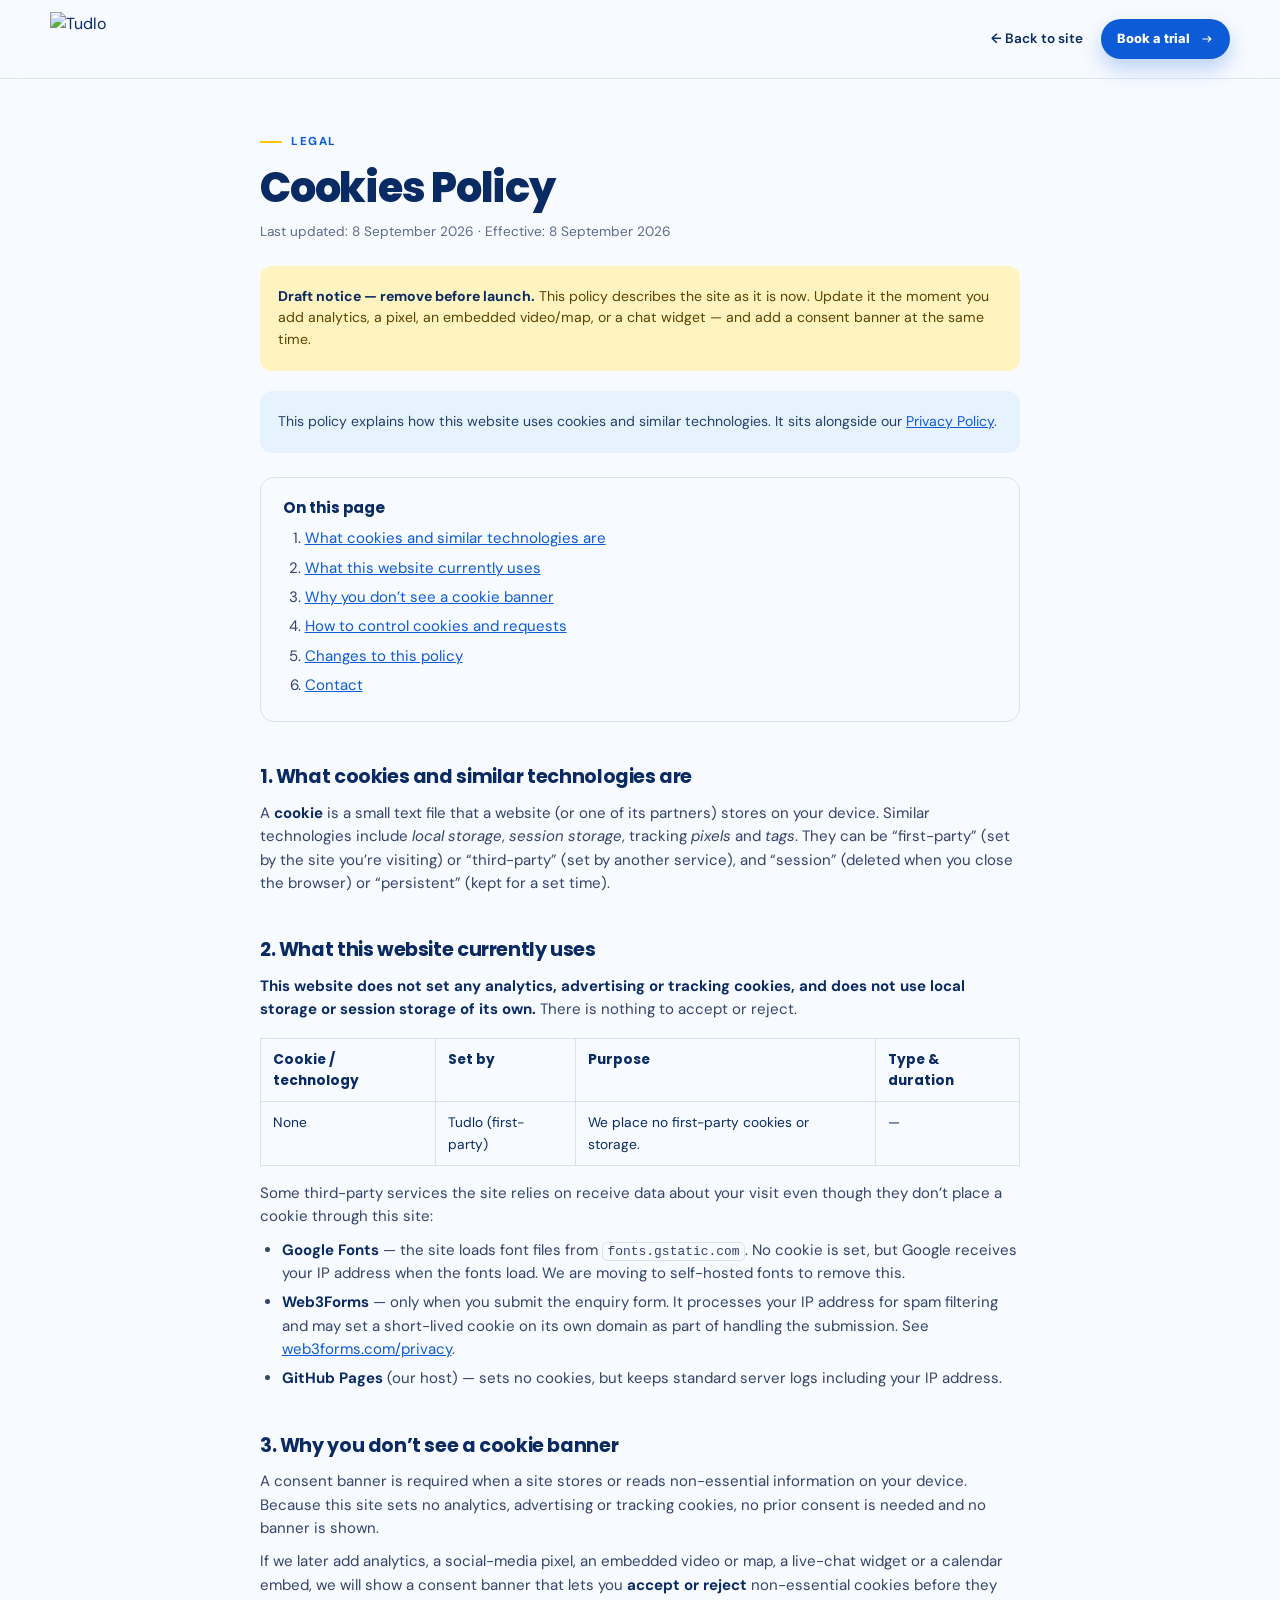
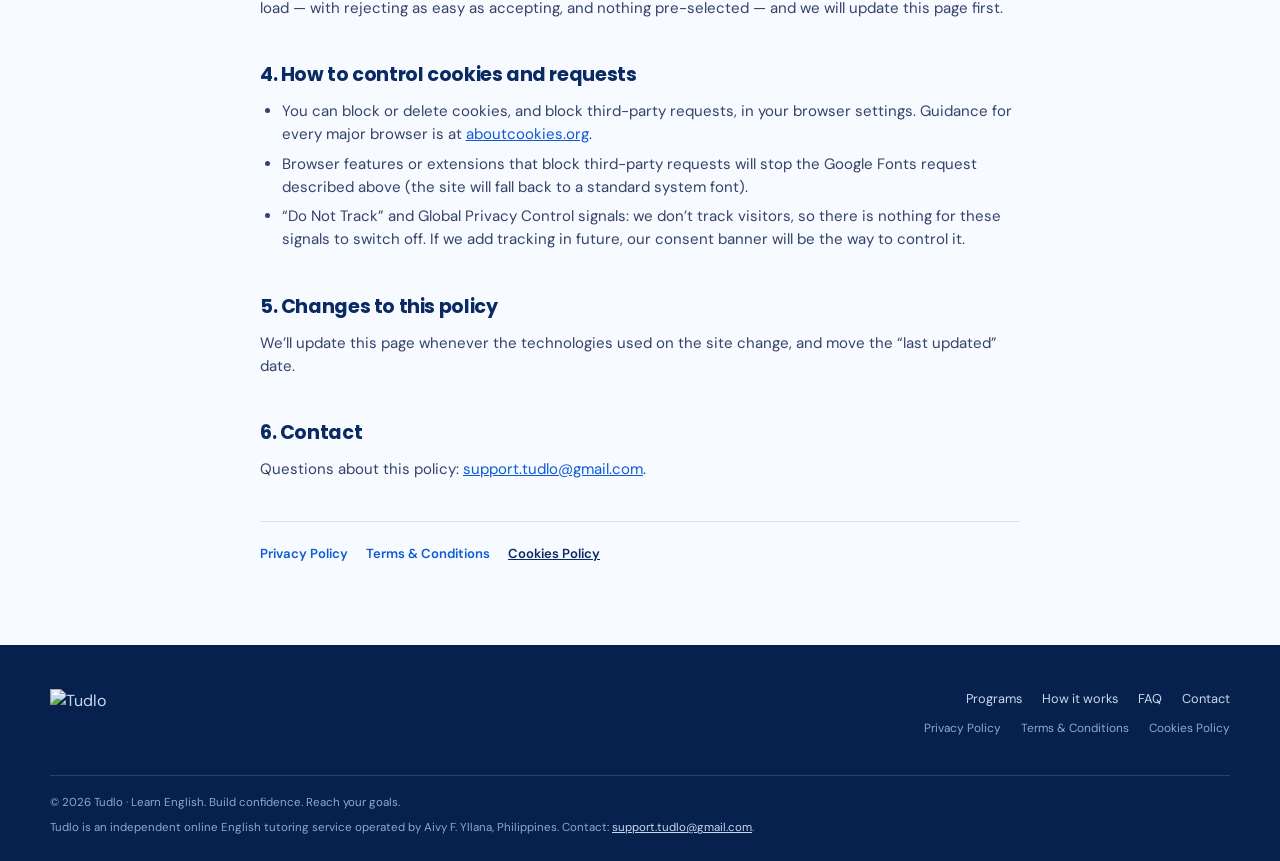
==== cookies-policy.html @ bddc813e "update" ====
<!doctype html>
<html lang="en">
  <!--
    ==========================================================================
    TUDLO — COOKIES POLICY (TEMPLATE / DRAFT)
    --------------------------------------------------------------------------
    NOT legal advice. This policy describes the site AS IT IS TODAY: no
    analytics, advertising or first-party tracking cookies, and no
    localStorage of its own.

    IMPORTANT: if you later add analytics (e.g. Google Analytics), a Meta/
    LinkedIn pixel, an embedded video, a map, a chat widget or a calendar
    embed, you MUST:
      1. add a consent banner that blocks non-essential cookies until the
         visitor accepts (reject must be as easy as accept, nothing
         pre-ticked), and
      2. update the table below and section 3.
    Remove the ".callout warn" draft notice before launch.
    ==========================================================================
  -->
  <head>
    <meta charset="utf-8" />
    <meta name="viewport" content="width=device-width,initial-scale=1" />
    <meta name="robots" content="all" />
    <meta
      name="description"
      content="How Tudlo uses cookies and similar technologies on this website."
    />
    <title>Cookies Policy — Tudlo</title>
    <link rel="icon" href="assets/logo/tudlo-logo-2.png" />
    <link rel="preconnect" href="https://fonts.googleapis.com" />
    <link rel="preconnect" href="https://fonts.gstatic.com" crossorigin />
    <link
      href="https://fonts.googleapis.com/css2?family=DM+Sans:wght@400;500;600;700&family=Poppins:wght@500;600;700;800&family=Inter:wght@400;500;600;700;800;900&display=swap"
      rel="stylesheet"
    />
    <link rel="stylesheet" href="assets/css/styles.css" />
  </head>
  <body>
    <header>
      <nav class="wrap nav">
        <a class="logo" href="index.html"
          ><img src="assets/logo/tudlo-logo-1.png" alt="Tudlo"
        /></a>
        <div class="nav-legal">
          <a href="index.html">← Back to site</a
          ><a class="btn btn-blue" href="index.html#enquire"
            >Book a trial <span class="ico-arrow" aria-hidden="true"></span
          ></a>
        </div>
      </nav>
    </header>

    <main class="legal-main">
      <article class="legal">
        <span class="eyebrow">Legal</span>
        <h1>Cookies Policy</h1>
        <p class="updated">
          Last updated: 8 September 2026 · Effective: 8 September 2026
        </p>

        <div class="callout warn">
          <p>
            <strong>Draft notice — remove before launch.</strong> This policy
            describes the site as it is now. Update it the moment you add
            analytics, a pixel, an embedded video/map, or a chat widget — and
            add a consent banner at the same time.
          </p>
        </div>

        <div class="callout">
          <p>
            This policy explains how this website uses cookies and similar
            technologies. It sits alongside our
            <a href="privacy-policy.html">Privacy Policy</a>.
          </p>
        </div>

        <div class="toc">
          <h2>On this page</h2>
          <ol>
            <li>
              <a href="#what">What cookies and similar technologies are</a>
            </li>
            <li><a href="#use">What this website currently uses</a></li>
            <li><a href="#banner">Why you don’t see a cookie banner</a></li>
            <li><a href="#control">How to control cookies and requests</a></li>
            <li><a href="#changes">Changes to this policy</a></li>
            <li><a href="#contact">Contact</a></li>
          </ol>
        </div>

        <h2 id="what">1. What cookies and similar technologies are</h2>
        <p>
          A <strong>cookie</strong> is a small text file that a website (or one
          of its partners) stores on your device. Similar technologies include
          <em>local storage</em>, <em>session storage</em>, tracking
          <em>pixels</em> and <em>tags</em>. They can be “first-party” (set by
          the site you’re visiting) or “third-party” (set by another service),
          and “session” (deleted when you close the browser) or “persistent”
          (kept for a set time).
        </p>

        <h2 id="use">2. What this website currently uses</h2>
        <p>
          <strong
            >This website does not set any analytics, advertising or tracking
            cookies, and does not use local storage or session storage of its
            own.</strong
          >
          There is nothing to accept or reject.
        </p>
        <table>
          <thead>
            <tr>
              <th>Cookie / technology</th>
              <th>Set by</th>
              <th>Purpose</th>
              <th>Type &amp; duration</th>
            </tr>
          </thead>
          <tbody>
            <tr>
              <td>None</td>
              <td>Tudlo (first-party)</td>
              <td>We place no first-party cookies or storage.</td>
              <td>—</td>
            </tr>
          </tbody>
        </table>
        <p>
          Some third-party services the site relies on receive data about your
          visit even though they don’t place a cookie through this site:
        </p>
        <ul>
          <li>
            <strong>Google Fonts</strong> — the site loads font files from
            <code>fonts.gstatic.com</code>. No cookie is set, but Google
            receives your IP address when the fonts load. We are moving to
            self-hosted fonts to remove this.
          </li>
          <li>
            <strong>Web3Forms</strong> — only when you submit the enquiry form.
            It processes your IP address for spam filtering and may set a
            short-lived cookie on its own domain as part of handling the
            submission. See
            <a
              href="https://web3forms.com/privacy"
              target="_blank"
              rel="noopener"
              >web3forms.com/privacy</a
            >.
          </li>
          <li>
            <strong>GitHub Pages</strong> (our host) — sets no cookies, but
            keeps standard server logs including your IP address.
          </li>
        </ul>

        <h2 id="banner">3. Why you don’t see a cookie banner</h2>
        <p>
          A consent banner is required when a site stores or reads non-essential
          information on your device. Because this site sets no analytics,
          advertising or tracking cookies, no prior consent is needed and no
          banner is shown.
        </p>
        <p>
          If we later add analytics, a social-media pixel, an embedded video or
          map, a live-chat widget or a calendar embed, we will show a consent
          banner that lets you <strong>accept or reject</strong> non-essential
          cookies before they load — with rejecting as easy as accepting, and
          nothing pre-selected — and we will update this page first.
        </p>

        <h2 id="control">4. How to control cookies and requests</h2>
        <ul>
          <li>
            You can block or delete cookies, and block third-party requests, in
            your browser settings. Guidance for every major browser is at
            <a
              href="https://www.aboutcookies.org"
              target="_blank"
              rel="noopener"
              >aboutcookies.org</a
            >.
          </li>
          <li>
            Browser features or extensions that block third-party requests will
            stop the Google Fonts request described above (the site will fall
            back to a standard system font).
          </li>
          <li>
            “Do Not Track” and Global Privacy Control signals: we don’t track
            visitors, so there is nothing for these signals to switch off. If we
            add tracking in future, our consent banner will be the way to
            control it.
          </li>
        </ul>

        <h2 id="changes">5. Changes to this policy</h2>
        <p>
          We’ll update this page whenever the technologies used on the site
          change, and move the “last updated” date.
        </p>

        <h2 id="contact">6. Contact</h2>
        <p>
          Questions about this policy:
          <a href="mailto:support.tudlo@gmail.com">support.tudlo@gmail.com</a>.
        </p>
      </article>

      <nav class="legal-crosslinks" aria-label="Legal pages">
        <a href="privacy-policy.html">Privacy Policy</a>
        <a href="terms-and-conditions.html">Terms &amp; Conditions</a>
        <a href="cookies-policy.html" aria-current="page">Cookies Policy</a>
      </nav>
    </main>

    <footer>
      <div class="wrap foot">
        <img src="assets/logo/tudlo-logo-2.png" alt="Tudlo" />
        <div class="foot-links">
          <div class="foot-links-row">
            <a href="index.html#programs">Programs</a
            ><a href="index.html#how">How it works</a
            ><a href="index.html#faq">FAQ</a
            ><a href="mailto:support.tudlo@gmail.com">Contact</a>
          </div>
          <div class="foot-links-row foot-links-legal">
            <a href="privacy-policy.html">Privacy Policy</a
            ><a href="terms-and-conditions.html">Terms &amp; Conditions</a
            ><a href="cookies-policy.html">Cookies Policy</a>
          </div>
        </div>
      </div>
      <div class="wrap fine">
        <p>© 2026 Tudlo · Learn English. Build confidence. Reach your goals.</p>
        <p>
          Tudlo is an independent online English tutoring service operated by
          Aivy F. Yllana, Philippines. Contact:
          <a href="mailto:support.tudlo@gmail.com">support.tudlo@gmail.com</a>.
        </p>
      </div>
    </footer>
  </body>
</html>
---- assets/css/styles.css ----
:root {
  --ink: #0a2a63;
  --ink-2: #06265e;
  --blue: #0d5bd6;
  --blue-deep: #093f9e;
  --gold: #ffc400;
  --sky: #e6f3ff;
  --mint: #dcf7ea;
  --lilac: #ece7ff;
  --peach: #ffe6d7;
  --paper: #f7faff;
  --muted: #5a6b8c;
  --line: #d8e3f2;
  --white: #fff;
  --max: 1180px;
}
* {
  box-sizing: border-box;
}
html {
  scroll-behavior: smooth;
}
body {
  margin: 0;
  background: var(--paper);
  color: var(--ink);
  font-family:
    "DM Sans",
    Inter,
    ui-sans-serif,
    system-ui,
    -apple-system,
    "Segoe UI",
    sans-serif;
  line-height: 1.55;
  -webkit-font-smoothing: antialiased;
}
a {
  text-decoration: none;
  color: inherit;
}
button,
input,
select {
  font: inherit;
}
img {
  max-width: 100%;
}
.wrap {
  width: min(var(--max), calc(100% - 40px));
  margin: auto;
}
.btn {
  cursor: pointer;
  border: 0;
  border-radius: 999px;
  padding: 14px 22px;
  font-weight: 800 !important;
  font-family: Inter;
  display: inline-flex;
  align-items: center;
  justify-content: center;
  gap: 9px;
  transition:
    0.2s transform,
    0.2s box-shadow;
}
.btn:hover {
  transform: translateY(-2px);
}
.btn-blue {
  background: var(--blue);
  color: #fff;
  box-shadow: 0 10px 20px rgba(13, 91, 214, 0.25);
}
.btn-white {
  background: #fff;
  color: var(--ink);
  box-shadow: 0 4px 12px rgba(4, 38, 94, 0.1);
}
.eyebrow {
  font-size: 0.72rem;
  font-weight: 800;
  font-family:
    DM Sans,
    sans-serif;
  letter-spacing: 0.14em;
  text-transform: uppercase;
  color: var(--blue);
  display: flex;
  align-items: center;
  gap: 9px;
  white-space: nowrap;
}
.eyebrow:before {
  content: "";
  height: 2px;
  width: 22px;
  background: var(--gold);
}
h1,
h2,
h3,
p {
  margin: 0;
}
h1,
h2,
h3 {
  font-family: Poppins, Inter, sans-serif;
}
.heading {
  font-family:
    Inter,
    ui-sans-serif,
    system-ui,
    -apple-system,
    "Segoe UI",
    sans-serif;
  font-size: clamp(2.1rem, 4.3vw, 3.5rem);
  line-height: 1.08;
  letter-spacing: -0.02em;
  font-weight: 900;
}
/* keeps a section title on the exact same lines at every screen size */
.heading-split {
  white-space: nowrap;
  /* JS (fitHeadings) refines this per-heading; clamp is the no-JS fallback */
  font-size: clamp(1.5rem, 6.4vw, 4rem);
}
.heading-split span {
  display: block;
  white-space: nowrap;
}
/* let grid/flex columns shrink so a nowrap title can't blow out the row */
.hero-top > *,
.journey-intro > *,
.why-grid > *,
.teacher-grid > *,
.program-head > *,
.stories-head > *,
.flexfit-box > *,
.faq-grid > *,
.cta-box > * {
  min-width: 0;
}
.hl {
  color: var(--blue);
}
.lead {
  color: var(--muted);
  font-size: 1.02rem;
  max-width: 540px;
}
/* narrower variant of .lead — used in the Programs section header */
.lead-narrow {
  max-width: 340px;
}

/* shared arrow icon (Material Symbols arrow_right_alt, inlined so it works on
   file:// too) — painted with currentColor via CSS mask */
.ico-arrow {
  display: inline-block;
  width: 1.15em;
  height: 1.15em;
  flex: none;
  background-color: currentColor;
  -webkit-mask: url("data:image/svg+xml,%3Csvg%20xmlns='http://www.w3.org/2000/svg'%20viewBox='0%20-960%20960%20960'%3E%3Cpath%20fill='%23000'%20d='M646-440H200q-17%200-28.5-11.5T160-480q0-17%2011.5-28.5T200-520h446L532-634q-12-12-11.5-28t11.5-28q12-12%2028.5-12.5T589-691l183%20183q6%206%208.5%2013t2.5%2015q0%208-2.5%2015t-8.5%2013L589-269q-12%2012-28.5%2011.5T532-270q-11-12-11.5-28t11.5-28l114-114Z'/%3E%3C/svg%3E")
    no-repeat center / contain;
  mask: url("data:image/svg+xml,%3Csvg%20xmlns='http://www.w3.org/2000/svg'%20viewBox='0%20-960%20960%20960'%3E%3Cpath%20fill='%23000'%20d='M646-440H200q-17%200-28.5-11.5T160-480q0-17%2011.5-28.5T200-520h446L532-634q-12-12-11.5-28t11.5-28q12-12%2028.5-12.5T589-691l183%20183q6%206%208.5%2013t2.5%2015q0%208-2.5%2015t-8.5%2013L589-269q-12%2012-28.5%2011.5T532-270q-11-12-11.5-28t11.5-28l114-114Z'/%3E%3C/svg%3E")
    no-repeat center / contain;
  vertical-align: -0.22em;
}
.ico-arrow.left {
  transform: rotate(180deg);
}

/* ---------- header ---------- */
header {
  background: rgba(247, 250, 255, 0.9);
  backdrop-filter: blur(14px);
  position: sticky;
  top: 0;
  z-index: 20;
  border-bottom: 1px solid rgba(216, 227, 242, 0.8);
}
.nav {
  height: 78px;
  display: flex;
  justify-content: space-between;
  align-items: center;
}
.logo img {
  width: 132px;
  height: 54px;
  object-fit: contain;
  display: block;
}
.nav-links {
  display: flex;
  gap: 26px;
  align-items: center;
  font-size: 0.88rem;
  font-weight: 600;
}
.nav-links a:hover {
  color: var(--blue);
}
.nav-links .btn {
  font-size: 0.83rem;
  padding: 11px 18px;
}
.menu {
  display: none;
  border: 0;
  background: none;
  font-size: 1.6rem;
  color: var(--ink);
}

/* ---------- hero ---------- */
.hero {
  padding: 60px 0 30px;
  overflow: hidden;
}
.hero-top {
  display: grid;
  grid-template-columns: 1fr 0.92fr;
  gap: 44px;
  align-items: center;
}
.hero h1 {
  font-family:
    Inter,
    ui-sans-serif,
    system-ui,
    -apple-system,
    "Segoe UI",
    sans-serif;
  font-size: clamp(2rem, 7.2vw, 4.6rem);
  line-height: 1.02;
  letter-spacing: -0.06em;
  font-weight: 900;
  margin: 16px 0 20px;
  white-space: nowrap;
}
.hero h1 span {
  display: block;
  white-space: nowrap;
}
.hero-actions {
  display: flex;
  gap: 12px;
  flex-wrap: wrap;
  margin-top: 26px;
}
.hero-copy .tiny {
  color: var(--muted);
  font-size: 0.8rem;
  margin-top: 16px;
}
.hero-art {
  height: 470px;
  position: relative;
}
.hero-photo {
  position: absolute;
  inset: 0;
  border-radius: 32px;
  background: var(--lilac);
  overflow: hidden;
}
.hero-photo img {
  height: 100%;
  width: 100%;
  object-fit: cover;
  object-position: center 20%;
}
.bubble {
  font-family: Inter, sans-serif;
  position: absolute;
  z-index: 2;
  background: #fff;
  border-radius: 15px;
  padding: 12px 16px;
  box-shadow: 0 14px 36px rgba(5, 41, 97, 0.16);
  font-size: 0.76rem;
  font-weight: 600;
  max-width: 220px;
}
.bubble b {
  display: block;
  font-size: 1rem;
  font-family: Inter, sans-serif;
  color: var(--blue);
  margin-bottom: 2px;
}
.bubble.one {
  top: 26px;
  left: -22px;
}
.bubble.two {
  right: -16px;
  bottom: 34px;
  background: var(--gold);
  color: var(--ink);
}
.bubble.two b {
  color: var(--ink);
}

/* ---------- journey ---------- */
.journey {
  padding: 40px 0 90px;
}
.journey-intro {
  display: flex;
  justify-content: space-between;
  gap: 30px;
  align-items: end;
  margin-bottom: 26px;
}
.journey-intro p {
  max-width: 360px;
  color: var(--muted);
  font-size: 1.02rem;
}
.journey-grid {
  display: grid;
  grid-template-columns: repeat(3, 1fr);
  gap: 16px;
}
.journey-card {
  min-height: 400px;
  position: relative;
  border-radius: 24px;
  overflow: hidden;
  isolation: isolate;
  padding: 26px;
  display: flex;
  flex-direction: column;
  justify-content: flex-end;
}
.journey-card img {
  position: absolute;
  inset: 0;
  width: 100%;
  height: 100%;
  object-fit: cover;
  z-index: -2;
}
.journey-card:after {
  content: "";
  inset: 0;
  position: absolute;
  z-index: -1;
  background: linear-gradient(
    0deg,
    rgba(4, 24, 66, 0.9),
    rgba(4, 24, 66, 0.05) 72%
  );
}
.journey-card:nth-child(2):after {
  background: linear-gradient(
    0deg,
    rgba(19, 58, 60, 0.9),
    rgba(19, 58, 60, 0.05) 72%
  );
}
.journey-card:nth-child(3):after {
  background: linear-gradient(
    0deg,
    rgba(41, 33, 92, 0.9),
    rgba(41, 33, 92, 0.05) 72%
  );
}
.journey-card h3 {
  font-size: clamp(1.5rem, 2.4vw, 2rem);
  color: #fff;
  letter-spacing: -0.03em;
  line-height: 1.08;
  font-weight: 700;
}
.journey-card p {
  color: #fff;
  opacity: 0.9;
  font-size: 0.86rem;
  margin: 8px 0 16px;
}
.journey-card a {
  font-size: 0.83rem;
  color: #fff;
  font-weight: 700;
  font-family: Poppins, Inter, sans-serif;
  display: inline-flex;
  align-items: center;
  transition: 0.25s transform;
}
.journey-card a span {
  margin-left: 4px;
  transition: 0.25s transform;
}
.journey-card a:hover {
  transform: translateY(-3px);
}
.journey-card a:hover span {
  animation: float-arrow 0.9s ease-in-out infinite;
}
@keyframes float-arrow {
  0%,
  100% {
    transform: translate(0, 0);
  }
  50% {
    transform: translate(4px, -4px);
  }
}
@media (prefers-reduced-motion: reduce) {
  .journey-card a:hover span {
    animation: none;
  }
}
.ribbon {
  margin-top: 16px;
  border-radius: 16px;
  background: var(--ink-2);
  padding: 16px 24px;
  text-align: center;
  color: #fff;
  font-size: 0.9rem;
  font-weight: 600;
  font-family: Poppins, Inter, sans-serif;
}
.ribbon b {
  color: var(--gold);
  margin: 0 10px;
}

/* ---------- why ---------- */
.why {
  background: #fff;
  padding: 92px 0;
}
.why-grid {
  display: grid;
  grid-template-columns: 0.85fr 1.15fr;
  gap: 60px;
}
.why h2 {
  margin: 14px 0 18px;
}
.feature-cards {
  display: grid;
  grid-template-columns: 1fr 1fr;
  gap: 15px;
}
.feature {
  border-radius: 18px;
  padding: 26px;
  min-height: 190px;
  transition:
    0.25s transform,
    0.25s box-shadow;
}
.feature:hover {
  transform: translateY(-6px);
  box-shadow: 0 18px 34px rgba(4, 38, 94, 0.12);
}
.feature:nth-child(1) {
  background: var(--peach);
}
.feature:nth-child(2) {
  background: var(--sky);
}
.feature:nth-child(3) {
  background: var(--mint);
}
.feature:nth-child(4) {
  background: var(--lilac);
}
.feature-icon {
  font-size: 1.6rem;
  display: inline-block;
  transition: 0.25s transform;
}
.feature:hover .feature-icon {
  animation: float-icon 1.6s ease-in-out infinite;
}
@keyframes float-icon {
  0%,
  100% {
    transform: translateY(0) rotate(0deg);
  }
  50% {
    transform: translateY(-8px) rotate(-6deg);
  }
}
@media (prefers-reduced-motion: reduce) {
  .feature:hover .feature-icon {
    animation: none;
  }
}
.feature h3 {
  font-size: 1.02rem;
  letter-spacing: -0.02em;
  margin: 18px 0 6px;
  font-weight: 700;
}
.feature p {
  font-size: 0.84rem;
  color: #4f607c;
}
.feature p strong {
  color: #0a1226;
  font-weight: 700;
}

/* ---------- how ---------- */
.path {
  padding: 96px 0;
  background: linear-gradient(180deg, #eef5ff, #fff);
}
.path-head {
  text-align: center;
  max-width: 640px;
  margin: 0 auto 46px;
}
.path-head .eyebrow {
  justify-content: center;
}
.path-head .eyebrow:before {
  display: none;
}
.path-head h2 {
  margin: 14px 0;
}
.path-head .lead {
  margin: auto;
}
.steps {
  display: grid;
  grid-template-columns: repeat(3, 1fr);
}
.step {
  padding: 0 32px;
  border-right: 1px solid var(--line);
}
.step:first-child {
  padding-left: 0;
}
.step:last-child {
  border: 0;
  padding-right: 0;
}
.step-number {
  width: 46px;
  height: 46px;
  border-radius: 14px;
  display: grid;
  place-items: center;
  background: var(--gold);
  font-weight: 800;
  font-family: Poppins, Inter, sans-serif;
  font-size: 0.85rem;
  margin-bottom: 20px;
}
.step:nth-child(2) .step-number {
  background: var(--mint);
}
.step:nth-child(3) .step-number {
  background: var(--lilac);
}
.step h3 {
  font-size: 1.15rem;
  letter-spacing: -0.02em;
  font-weight: 700;
}
.step p {
  font-size: 0.88rem;
  color: var(--muted);
  margin-top: 8px;
}

/* ---------- teacher ---------- */
.teacher {
  padding: 96px 0;
  background: #fff;
}
.teacher-grid {
  display: grid;
  grid-template-columns: 0.9fr 1.1fr;
  gap: 56px;
  align-items: center;
}
.teacher-photo {
  position: relative;
  min-height: 540px;
  display: flex;
  align-items: flex-end;
  justify-content: center;
}
.teacher-photo img {
  width: 100%;
  max-width: 540px;
  max-height: 700px;
  object-fit: contain;
  display: block;
  align-self: flex-end;
  /* The source photo has a hard black/orange background — fade it out at the
     edges so it blends into the section's white background instead of
     showing as a rectangle. */
  -webkit-mask-image: radial-gradient(
    ellipse 60% 72% at 50% 42%,
    #000 55%,
    transparent 100%
  );
  mask-image: radial-gradient(
    ellipse 60% 72% at 50% 42%,
    #000 55%,
    transparent 100%
  );
}
.teacher-chip {
  position: absolute;
  left: 0;
  bottom: 16px;
  background: #fff;
  border-radius: 16px;
  padding: 16px 22px;
  box-shadow: 0 18px 44px rgba(5, 41, 97, 0.13);
  line-height: 1.35;
}
.teacher-chip b {
  display: block;
  font-family: Poppins, Inter, sans-serif;
  font-weight: 800;
  color: var(--blue);
  font-size: 1.05rem;
}
.teacher-chip span {
  font-family: Poppins, Inter, sans-serif;
  font-weight: 700;
  color: var(--ink);
  font-size: 0.8rem;
}
.teacher h2 {
  margin: 14px 0 16px;
  font-weight: 800;
}
.teacher-tags {
  display: flex;
  flex-wrap: wrap;
  gap: 10px;
  margin: 22px 0 28px;
}
.teacher-tags span {
  border: 1px solid var(--line);
  border-radius: 999px;
  padding: 9px 18px;
  font-size: 0.82rem;
  font-weight: 600;
  font-family: Poppins, Inter, sans-serif;
  color: var(--ink);
}

/* ---------- programs ---------- */
.programs {
  padding: 96px 0;
  background: var(--ink-2);
  color: #fff;
}
.program-head {
  display: flex;
  align-items: end;
  justify-content: space-between;
  gap: 40px;
  margin-bottom: 34px;
}
.program-head .eyebrow {
  color: var(--white);
}
.program-head .lead {
  color: #c9d8f0;
}
.program-grid {
  display: grid;
  grid-template-columns: repeat(3, 1fr);
  gap: 16px;
}
.program {
  border-radius: 20px;
  padding: 26px;
  min-height: 250px;
  display: flex;
  flex-direction: column;
}
.program:nth-child(1) {
  background: var(--gold);
  color: var(--ink);
}
.program:nth-child(2) {
  background: var(--mint);
  color: var(--ink);
}
.program:nth-child(3) {
  background: var(--lilac);
  color: var(--ink);
}
.program-label {
  font-size: 0.68rem;
  font-weight: 800;
  font-family: Poppins, Inter, sans-serif;
  letter-spacing: 0.1em;
  text-transform: uppercase;
}
.program h3 {
  font-size: 1.5rem;
  line-height: 1.1;
  letter-spacing: -0.03em;
  margin: 34px 0 10px;
  font-weight: 700;
}
.program p {
  font-size: 0.87rem;
}
.program a {
  margin-top: auto;
  padding-top: 18px;
  font-size: 0.84rem;
  font-weight: 800;
  font-family: Poppins, Inter, sans-serif;
  display: inline-flex;
  align-items: center;
  transition: 0.25s transform;
}
.program a span {
  margin-left: 5px;
  transition: 0.25s transform;
}
.program a:hover {
  transform: translateY(-3px);
}
.program a:hover span {
  animation: float-arrow 0.9s ease-in-out infinite;
}
@media (prefers-reduced-motion: reduce) {
  .program a:hover span {
    animation: none;
  }
}

/* ---------- stories ---------- */
.stories {
  padding: 96px 0;
}
.stories-head {
  display: flex;
  justify-content: space-between;
  align-items: end;
  gap: 35px;
  margin-bottom: 32px;
}
.stories-head h2 {
  margin-top: 14px;
}
.stories-head p {
  max-width: 360px;
  color: var(--muted);
  font-size: 1.02rem;
}
.carousel-controls {
  display: flex;
  gap: 9px;
  flex: none;
  justify-content: flex-end;
  margin-top: 20px;
}
.carousel-btn {
  width: 43px;
  height: 43px;
  border-radius: 50%;
  border: 1px solid var(--line);
  background: #fff;
  color: var(--ink);
  font-size: 1.2rem;
  cursor: pointer;
  transition: 0.2s;
  display: inline-flex;
  align-items: center;
  justify-content: center;
}
.carousel-btn .ico-arrow {
  vertical-align: 0;
}
.carousel-btn:hover {
  background: var(--blue);
  border-color: var(--blue);
  color: #fff;
}
.carousel-btn:disabled {
  opacity: 0.35;
  cursor: default;
  pointer-events: none;
}
.stories-grid {
  display: flex;
  /* flex-start (not the stretch default) so a card expanded on hover grows
     on its own without forcing every other card in the row to match it */
  align-items: flex-start;
  gap: 17px;
  overflow-x: auto;
  padding: 2px 1px 12px;
  scrollbar-width: none;
}
.stories-grid::-webkit-scrollbar {
  display: none;
}
.story {
  position: relative;
  flex: 0 0 calc((100% - 34px) / 3);
  border: 1px solid var(--line);
  border-radius: 22px;
  padding: 30px;
  min-height: 340px;
  display: flex;
  flex-direction: column;
  transition:
    box-shadow 0.25s ease,
    transform 0.25s ease;
}
/* Hover (and keyboard focus) lifts the card and reveals the full quote —
   .quote's line-clamp is lifted below, and align-items: flex-start above
   lets this one card grow taller without dragging its neighbors along. */
.story:hover,
.story:focus-within {
  z-index: 3;
  transform: translateY(-6px);
  box-shadow: 0 22px 48px rgba(5, 41, 97, 0.16);
}
.story:nth-child(3n + 1) {
  background: #fff;
}
.story:nth-child(3n + 2) {
  background: var(--sky);
}
.story:nth-child(3n) {
  background: var(--mint);
}
.quote-mark {
  font-family: Georgia, serif;
  font-size: 3rem;
  line-height: 0.5;
  color: var(--blue);
  margin-top: 12px;
}
.quote {
  font-size: clamp(1.15rem, 1.8vw, 1.5rem);
  line-height: 1.3;
  letter-spacing: -0.02em;
  font-family: Poppins, Inter, sans-serif;
  font-weight: 500;
  margin: 16px 0 28px;
  /* Long testimonials otherwise balloon this card's height — since the
     cards sit in one flex row, that stretches every other card to match
     (align-items defaults to stretch), leaving short quotes with a big
     awkward gap above the avatar. Clamp to a fixed number of lines so
     every card stays a consistent height regardless of quote length. */
  display: -webkit-box;
  -webkit-box-orient: vertical;
  -webkit-line-clamp: 6;
  line-clamp: 6;
  overflow: hidden;
}
.person {
  display: flex;
  align-items: center;
  gap: 11px;
  font-size: 0.8rem;
  margin-top: auto;
}
.person img {
  width: 42px;
  height: 42px;
  border-radius: 50%;
  object-fit: cover;
}
.person b {
  display: block;
  font-family: Poppins, Inter, sans-serif;
}
.person .role {
  color: var(--muted);
  font-size: 0.74rem;
}

/* Floating "read full testimonial" popover — appended to <body> and
   position: fixed (not absolute) so it escapes .stories-grid's
   overflow-x: auto, which would otherwise clip anything overflowing it
   vertically. JS positions it over whichever card is hovered/focused. */
.story-popover {
  position: fixed;
  z-index: 60;
  width: min(440px, calc(100vw - 32px));
  max-height: min(70vh, 520px);
  overflow-y: auto;
  background: #fff;
  border-radius: 22px;
  padding: 30px;
  box-shadow:
    0 30px 70px rgba(5, 41, 97, 0.26),
    0 4px 16px rgba(5, 41, 97, 0.12);
  opacity: 0;
  transform: translate(-50%, -50%) scale(0.94);
  transition:
    opacity 0.18s ease,
    transform 0.18s ease;
  pointer-events: none;
}
.story-popover.show {
  opacity: 1;
  transform: translate(-50%, -50%) scale(1);
  pointer-events: auto;
}
.story-popover .quote {
  /* Undo the base .quote's display: -webkit-box (used for the clamp).
     Chromium tolerates a leftover -webkit-box display once the clamp is
     off, but Safari keeps the legacy webkit flex-box layout active and
     renders the un-clamped text broken — this reset is what actually
     fixes it there. */
  display: block;
  -webkit-line-clamp: unset;
  line-clamp: unset;
  overflow: visible;
}
.story-popover .person {
  margin-top: 20px;
}

/* ---------- flexible ---------- */
.flexfit {
  padding: 20px 0 96px;
}
.flexfit-box {
  background: linear-gradient(120deg, var(--blue), var(--blue-deep));
  border-radius: 30px;
  color: #fff;
  display: grid;
  grid-template-columns: 1fr 0.95fr;
  gap: 40px;
  align-items: center;
  padding: 56px;
  overflow: hidden;
}
.flexfit-box .eyebrow {
  color: var(--white);
}
.flexfit-box .eyebrow:before {
  background: var(--gold);
}
.flexfit-box h2 {
  margin: 14px 0 16px;
}
.flexfit-box p {
  color: #dcefff;
  max-width: 460px;
}
.flexfit-art {
  position: relative;
  height: 470px;
}
.flexfit-art img {
  position: absolute;
  inset: 0;
  width: 100%;
  height: 100%;
  object-fit: cover;
  /* % keeps the crop proportional as the frame resizes (responsive by nature);
     ~65% keeps the child + laptop in view instead of the empty left wall */
  object-position: 65% center;
  border-radius: 32px;
}
.flexfit-badge {
  position: absolute;
  right: -32px;
  bottom: 16px;
  background: var(--gold);
  color: var(--ink);
  border-radius: 18px;
  padding: 18px 22px;
  font-size: 0.82rem;
  font-weight: 700;
  line-height: 1.35;
  max-width: 250px;
  box-shadow: 0 18px 38px rgba(4, 24, 66, 0.32);
}
.flexfit-badge b {
  display: block;
  font-family: Poppins, Inter, sans-serif;
  font-size: 1.08rem;
  margin-bottom: 3px;
}

/* ---------- faq ---------- */
.faq {
  padding: 90px 0;
  background: #fff;
}
.faq-grid {
  display: grid;
  grid-template-columns: 0.8fr 1.2fr;
  gap: 66px;
}
.faq h2 {
  margin: 14px 0;
}
.faq-list {
  border-top: 1px solid var(--line);
}
details {
  border-bottom: 1px solid var(--line);
  padding: 19px 0;
}
summary {
  cursor: pointer;
  list-style: none;
  font-weight: 700;
  font-family: Poppins, Inter, sans-serif;
  font-size: 0.94rem;
  display: flex;
  justify-content: space-between;
  gap: 15px;
}
summary::-webkit-details-marker {
  display: none;
}
summary:after {
  content: "+";
  font-size: 1.3rem;
  color: var(--blue);
  line-height: 0.8;
}
details[open] summary:after {
  content: "−";
}
details p {
  font-size: 0.87rem;
  color: var(--muted);
  margin: 12px 30px 0 0;
}

/* ---------- cta ---------- */
.cta {
  padding: 84px 0;
}
.cta-box {
  background: linear-gradient(115deg, var(--blue), #092f83);
  border-radius: 28px;
  padding: 54px 7%;
  color: #fff;
  display: flex;
  justify-content: space-between;
  align-items: center;
  gap: 30px;
  position: relative;
  overflow: hidden;
}
.cta-box:after {
  content: "✦";
  position: absolute;
  right: 6%;
  top: -50px;
  font-size: 15rem;
  color: rgba(255, 255, 255, 0.1);
}
.cta-box h2 {
  font-family:
    Inter,
    ui-sans-serif,
    system-ui,
    -apple-system,
    "Segoe UI",
    sans-serif;
  font-size: clamp(1.6rem, 3.8vw, 3.3rem);
  letter-spacing: -0.06em;
  line-height: 1.05;
  margin: 12px 0;
  font-weight: 900;
  white-space: nowrap;
}
.cta-box h2 span {
  display: block;
  white-space: nowrap;
}
.cta-box p {
  color: #dbe9ff;
  max-width: 540px;
}
.cta-box .btn {
  position: relative;
  z-index: 1;
  flex: none;
}

/* ---------- footer ---------- */
footer {
  background: #06214e;
  color: #cad8ed;
  padding: 44px 0 24px;
}
.foot {
  display: flex;
  align-items: flex-start;
  justify-content: space-between;
  flex-wrap: wrap;
  gap: 20px 25px;
}
.foot img {
  width: 150px;
  height: 60px;
  object-fit: contain;
  flex: none;
}
/* Primary nav links and legal/policy links as two separate rows, so the
   footer reads as organized instead of one long wrapping list of 9 links. */
.foot-links {
  display: flex;
  flex-direction: column;
  align-items: flex-end;
  gap: 11px;
  min-width: 0;
}
.foot-links-row {
  display: flex;
  flex-wrap: wrap;
  justify-content: flex-end;
  gap: 8px 20px;
  font-size: 0.8rem;
}
.foot-links-legal {
  color: #90a8ce;
  font-size: 0.74rem;
}
.foot-links a:hover {
  color: #fff;
}
.fine {
  border-top: 1px solid rgba(255, 255, 255, 0.15);
  margin-top: 26px;
  padding-top: 18px;
  color: #90a8ce;
  font-size: 0.72rem;
}

/* ---------- modal ---------- */
.modal-backdrop {
  display: none;
  position: fixed;
  inset: 0;
  z-index: 50;
  background: rgba(2, 21, 57, 0.64);
  align-items: center;
  justify-content: center;
  padding: 20px;
}
.modal-backdrop.show {
  display: flex;
}
.modal {
  width: min(535px, 100%);
  background: #fff;
  border-radius: 22px;
  padding: 30px;
  position: relative;
}
.modal-close {
  position: absolute;
  right: 15px;
  top: 12px;
  border: 0;
  background: none;
  font-size: 1.7rem;
  color: var(--muted);
  cursor: pointer;
}
.modal h2 {
  letter-spacing: -0.03em;
  margin: 10px 0 4px;
  font-weight: 700;
}
.modal > p {
  color: var(--muted);
  font-size: 0.88rem;
  margin: 0 0 17px;
}
.form-grid {
  display: grid;
  grid-template-columns: 1fr 1fr;
  gap: 12px;
}
.field {
  display: grid;
  gap: 5px;
  min-width: 0;
}
.field.full {
  grid-column: 1/-1;
}
.field label {
  font-size: 0.74rem;
  font-weight: 700;
}
.field input,
.field select {
  width: 100%;
  min-width: 0;
  border: 1px solid var(--line);
  border-radius: 10px;
  padding: 11px;
  background: #fff;
}
.success {
  display: none;
  background: var(--mint);
  border-radius: 10px;
  padding: 10px;
  font-size: 0.84rem;
  color: #155b3d;
  margin-top: 12px;
  font-weight: 600;
}
.success.is-error {
  background: #fde7e7;
  color: #a12626;
}

/* ---------- responsive ---------- */
@media (max-width: 900px) {
  .nav-links {
    display: none;
  }
  .nav-links.open {
    display: flex;
    position: absolute;
    top: 77px;
    left: 0;
    right: 0;
    background: #fff;
    padding: 20px;
    flex-direction: column;
    align-items: stretch;
    border-bottom: 1px solid var(--line);
  }
  .menu {
    display: block;
  }
  .hero-top,
  .why-grid,
  .faq-grid,
  .teacher-grid,
  .flexfit-box {
    grid-template-columns: 1fr;
  }
  .hero-art {
    max-width: 600px;
    width: 100%;
    height: 420px;
    margin: auto;
  }
  .flexfit-art {
    height: 420px;
  }
  .flexfit-art img {
    object-position: 60% center;
  }
  .journey-grid,
  .program-grid {
    grid-template-columns: 1fr 1fr;
  }
  .journey-card:last-child,
  .program:last-child {
    grid-column: 1/-1;
  }
  .journey-card:last-child {
    min-height: 320px;
  }
  .steps {
    grid-template-columns: 1fr;
    gap: 22px;
  }
  .step {
    border-right: 0;
    border-bottom: 1px solid var(--line);
    padding: 0 0 22px;
  }
  .step:last-child {
    border: 0;
    padding-bottom: 0;
  }
  .journey-intro,
  .stories-head,
  .program-head {
    display: block;
  }
  .journey-intro p,
  .stories-head p,
  .program-head .lead {
    margin-top: 14px;
    max-width: none;
  }
  .carousel-controls {
    margin-top: 18px;
  }
  .story {
    flex-basis: calc((100% - 17px) / 2);
  }
  .flexfit-box {
    padding: 40px;
  }
  .cta-box {
    display: block;
  }
  .cta-box .btn {
    margin-top: 22px;
  }
}
/* ---------- form consent ---------- */
.consent {
  display: flex;
  gap: 10px;
  align-items: flex-start;
  margin-top: 16px;
  font-size: 0.78rem;
  line-height: 1.5;
  color: var(--muted);
}
.consent input {
  flex: none;
  width: 16px;
  height: 16px;
  margin-top: 2px;
  accent-color: var(--blue);
}
.consent a {
  color: var(--blue);
  text-decoration: underline;
}

/* ---------- footer legal notice ---------- */
.fine p {
  margin: 0;
}
.fine p + p {
  margin-top: 8px;
}
.fine a {
  color: #cad8ed;
  text-decoration: underline;
}

/* editable placeholders — delete this rule once every [ ... ] is filled in */
mark.todo {
  background: #fff3bf;
  color: #5b4300;
  padding: 0 4px;
  border-radius: 3px;
  font-style: normal;
}

/* ---------- legal pages ---------- */
.nav-legal {
  display: flex;
  align-items: center;
  gap: 18px;
  font-size: 0.85rem;
  font-weight: 600;
}
.nav-legal .btn {
  font-size: 0.8rem;
  padding: 10px 16px;
}
.legal-main {
  padding: 54px 0 80px;
}
.legal {
  width: min(760px, calc(100% - 40px));
  margin: 0 auto;
}
.legal .eyebrow {
  margin-bottom: 14px;
}
.legal h1 {
  font-family: Poppins, Inter, sans-serif;
  font-size: clamp(1.9rem, 5vw, 2.6rem);
  letter-spacing: -0.03em;
  line-height: 1.1;
  font-weight: 800;
  margin-bottom: 10px;
}
.legal .updated {
  color: var(--muted);
  font-size: 0.85rem;
  margin-bottom: 24px;
}
.legal h2 {
  font-family: Poppins, Inter, sans-serif;
  font-size: 1.2rem;
  letter-spacing: -0.02em;
  margin: 40px 0 10px;
  font-weight: 700;
}
.legal h3 {
  font-family: Poppins, Inter, sans-serif;
  font-size: 1rem;
  margin: 24px 0 8px;
  font-weight: 700;
}
.legal p,
.legal li {
  color: #33436a;
  font-size: 0.94rem;
}
.legal p {
  margin: 10px 0;
}
.legal ul,
.legal ol {
  margin: 10px 0;
  padding-left: 1.35em;
}
.legal li {
  margin: 6px 0;
}
.legal a {
  color: var(--blue);
  text-decoration: underline;
}
.legal strong {
  color: var(--ink);
}
.legal code {
  background: var(--paper);
  border: 1px solid var(--line);
  border-radius: 5px;
  padding: 1px 5px;
  font-size: 0.86em;
}
.legal table {
  width: 100%;
  border-collapse: collapse;
  margin: 16px 0;
  font-size: 0.86rem;
}
.legal th,
.legal td {
  border: 1px solid var(--line);
  padding: 10px 12px;
  text-align: left;
  vertical-align: top;
}
.legal th {
  background: var(--paper);
  font-family: Poppins, Inter, sans-serif;
}
.legal .toc {
  background: var(--paper);
  border: 1px solid var(--line);
  border-radius: 14px;
  padding: 18px 22px;
  margin: 24px 0 8px;
}
.legal .toc h2 {
  margin: 0 0 8px;
  font-size: 0.95rem;
}
.legal .toc ol {
  margin: 0;
}
.legal .callout {
  background: var(--sky);
  border-radius: 12px;
  padding: 14px 18px;
  margin: 20px 0;
  font-size: 0.88rem;
  color: #23406a;
}
.legal .callout.warn {
  background: #fff3bf;
  color: #5b4300;
}
.legal .callout p {
  margin: 6px 0;
  color: inherit;
  font-size: inherit;
}
.legal-crosslinks {
  width: min(760px, calc(100% - 40px));
  margin: 40px auto 0;
  padding-top: 22px;
  border-top: 1px solid var(--line);
  display: flex;
  flex-wrap: wrap;
  gap: 8px 18px;
  font-size: 0.82rem;
  font-weight: 600;
}
.legal-crosslinks a {
  color: var(--blue);
}
.legal-crosslinks a[aria-current] {
  color: var(--ink);
  text-decoration: underline;
}

@media (max-width: 560px) {
  .wrap {
    width: min(100% - 28px, var(--max));
  }
  .nav-legal a:not(.btn) {
    display: none;
  }
  .nav {
    height: 66px;
  }
  .hero {
    padding-top: 42px;
  }
  .hero-art,
  .flexfit-art {
    height: 340px;
  }
  .flexfit-art img {
    object-position: 55% center;
  }
  .bubble.one {
    left: 6px;
    top: 12px;
  }
  .bubble.two {
    right: 6px;
    bottom: 12px;
  }
  .journey {
    padding-bottom: 60px;
  }
  .journey-intro {
    display: block;
  }
  .journey-intro p {
    margin-top: 14px;
  }
  .journey-grid,
  .program-grid,
  .feature-cards {
    grid-template-columns: 1fr;
  }
  .journey-card,
  .journey-card:last-child {
    min-height: 320px;
    grid-column: auto;
  }
  .program:last-child {
    grid-column: auto;
  }
  .why,
  .path,
  .programs,
  .stories,
  .teacher,
  .faq {
    padding: 66px 0;
  }
  .story {
    flex-basis: 100%;
    padding: 26px;
  }
  .flexfit-box {
    padding: 32px 24px;
  }
  .form-grid {
    grid-template-columns: 1fr;
  }
  .field.full {
    grid-column: auto;
  }
  .foot {
    align-items: flex-start;
    flex-direction: column;
  }
  .foot-links {
    align-items: flex-start;
    width: 100%;
  }
  .foot-links-row {
    justify-content: flex-start;
  }
}
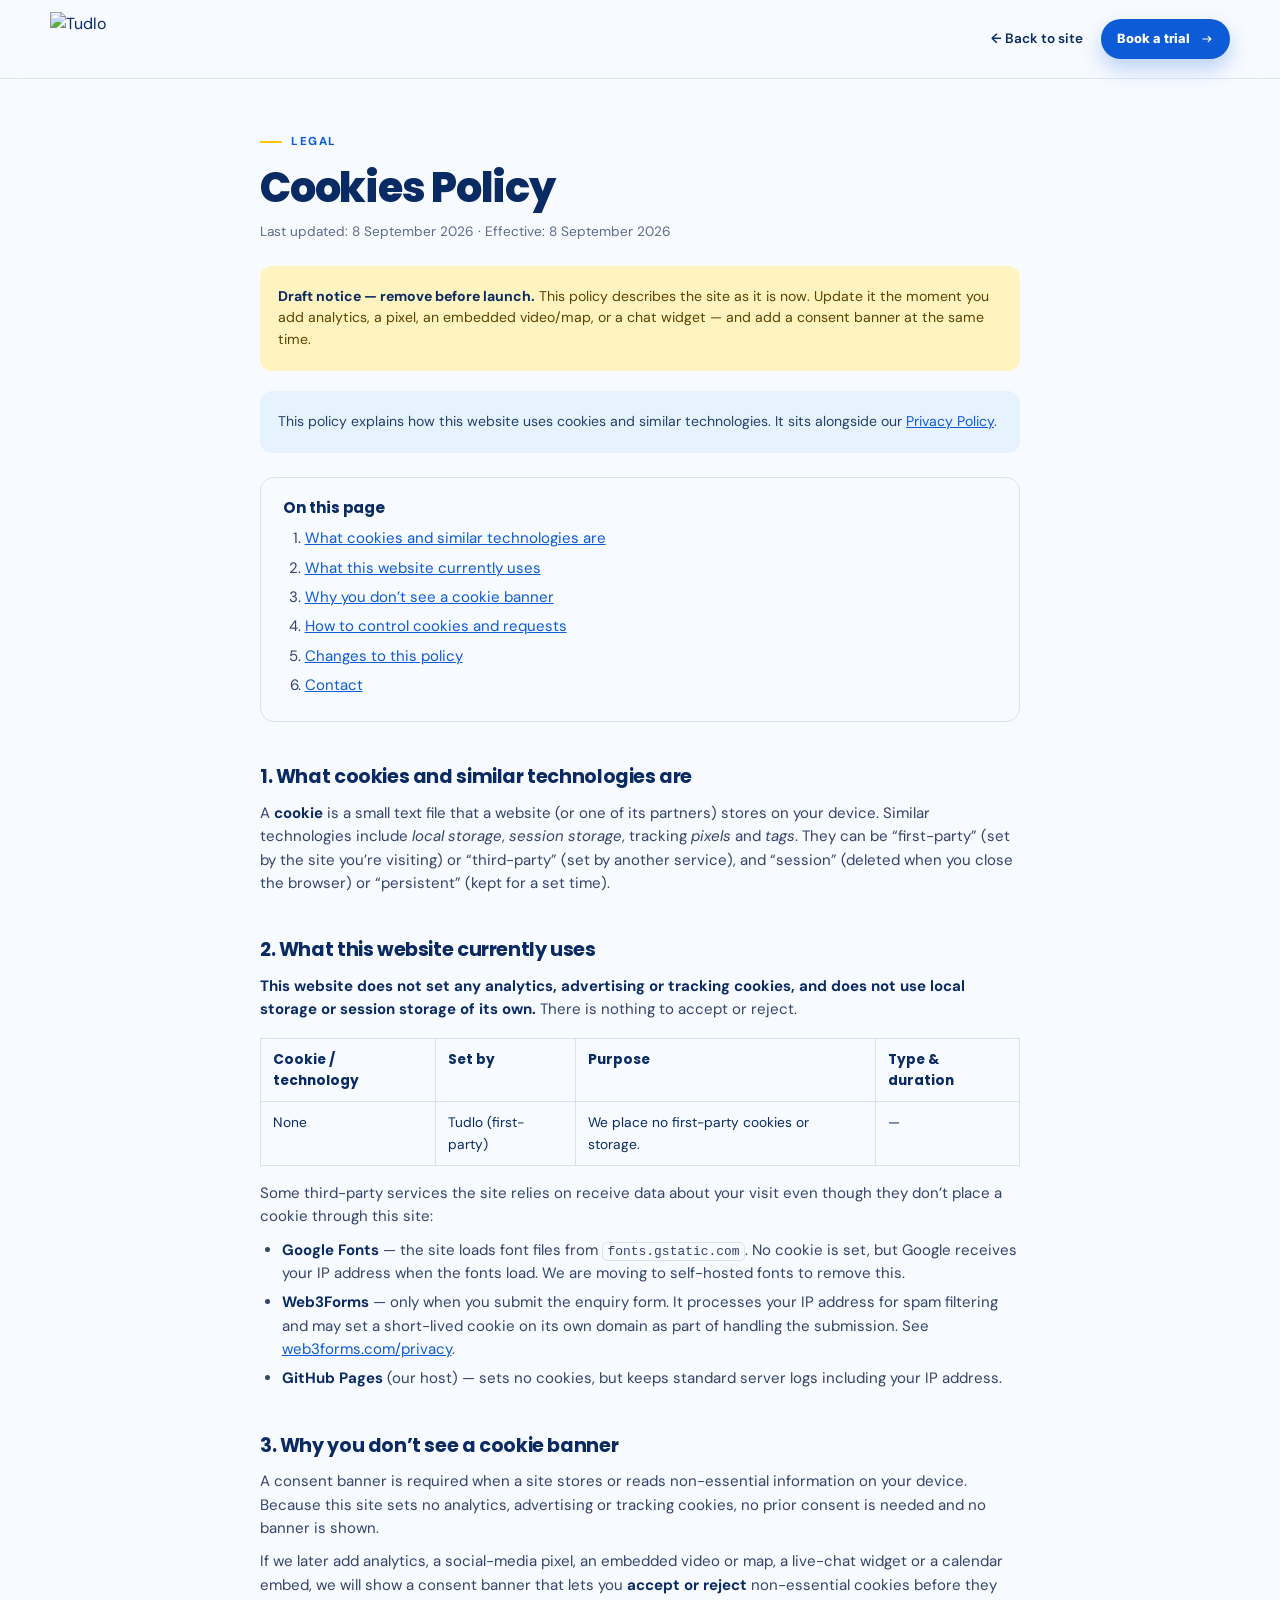
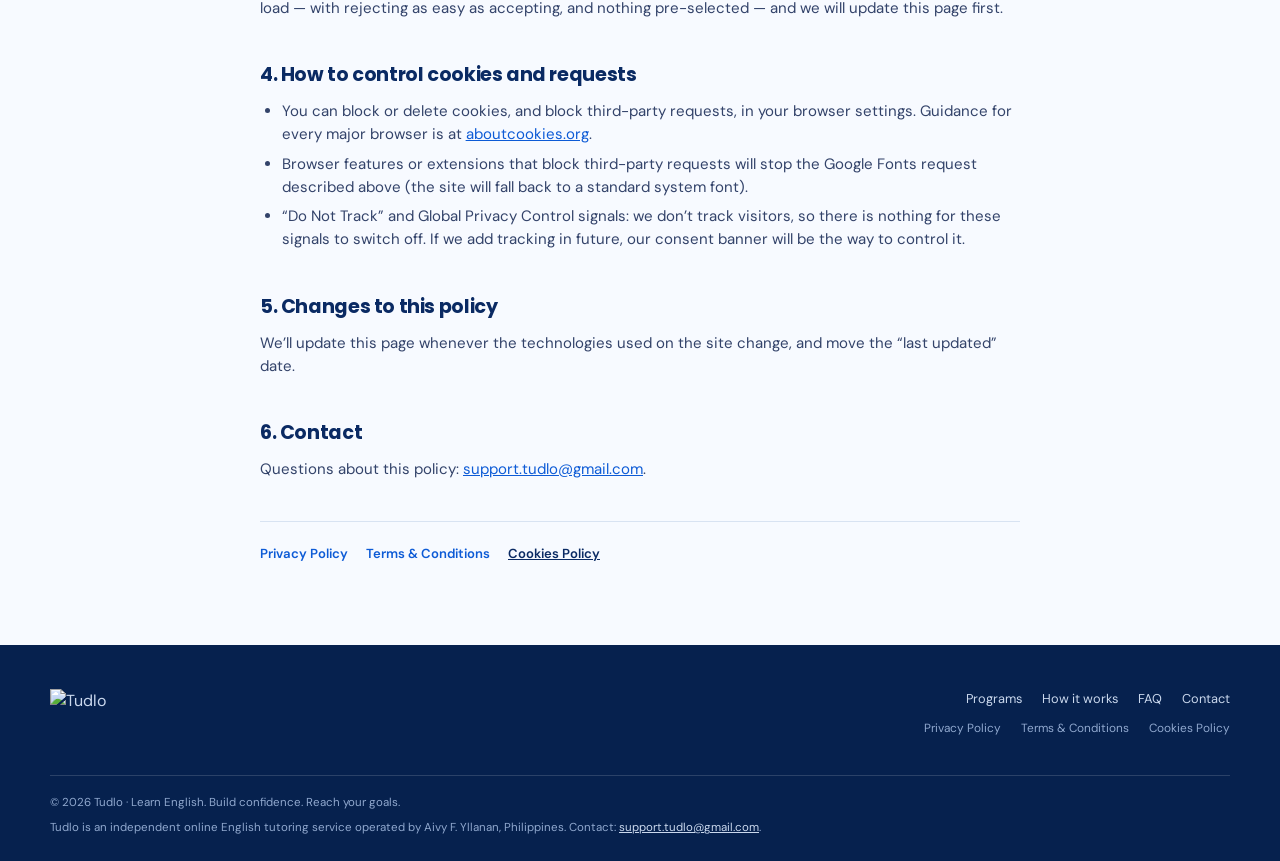
==== commit 54631ace: "update" ====
--- a/cookies-policy.html
+++ b/cookies-policy.html
@@ -39,12 +39,12 @@
   <body>
     <header>
       <nav class="wrap nav">
-        <a class="logo" href="index.html"
+        <a class="logo" href="/"
           ><img src="assets/logo/tudlo-logo-1.png" alt="Tudlo"
         /></a>
         <div class="nav-legal">
-          <a href="index.html">← Back to site</a
-          ><a class="btn btn-blue" href="index.html#enquire"
+          <a href="/">← Back to site</a
+          ><a class="btn btn-blue" href="/#enquire"
             >Book a trial <span class="ico-arrow" aria-hidden="true"></span
           ></a>
         </div>
@@ -222,9 +222,8 @@
         <img src="assets/logo/tudlo-logo-2.png" alt="Tudlo" />
         <div class="foot-links">
           <div class="foot-links-row">
-            <a href="index.html#programs">Programs</a
-            ><a href="index.html#how">How it works</a
-            ><a href="index.html#faq">FAQ</a
+            <a href="/#programs">Programs</a><a href="/#how">How it works</a
+            ><a href="/#faq">FAQ</a
             ><a href="mailto:support.tudlo@gmail.com">Contact</a>
           </div>
           <div class="foot-links-row foot-links-legal">
@@ -238,7 +237,7 @@
         <p>© 2026 Tudlo · Learn English. Build confidence. Reach your goals.</p>
         <p>
           Tudlo is an independent online English tutoring service operated by
-          Aivy F. Yllana, Philippines. Contact:
+          Aivy F. Yllanan, Philippines. Contact:
           <a href="mailto:support.tudlo@gmail.com">support.tudlo@gmail.com</a>.
         </p>
       </div>
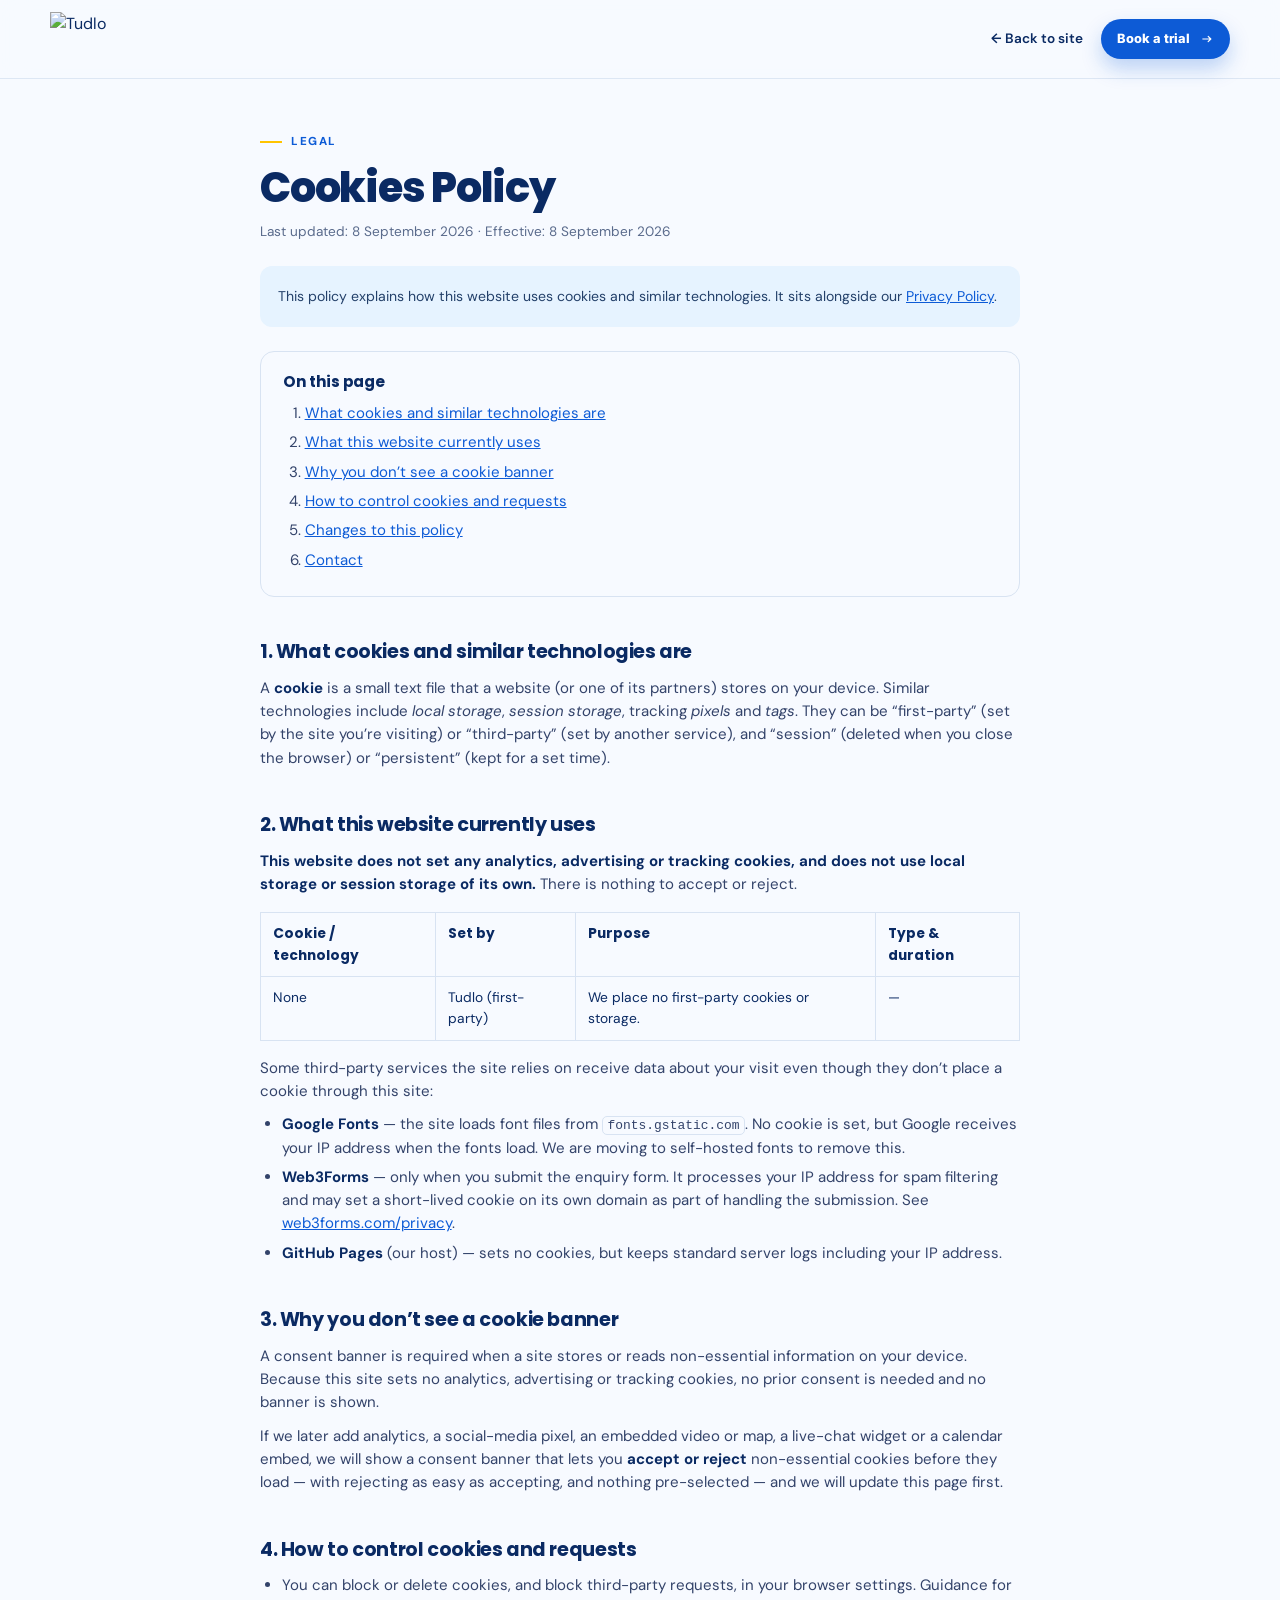
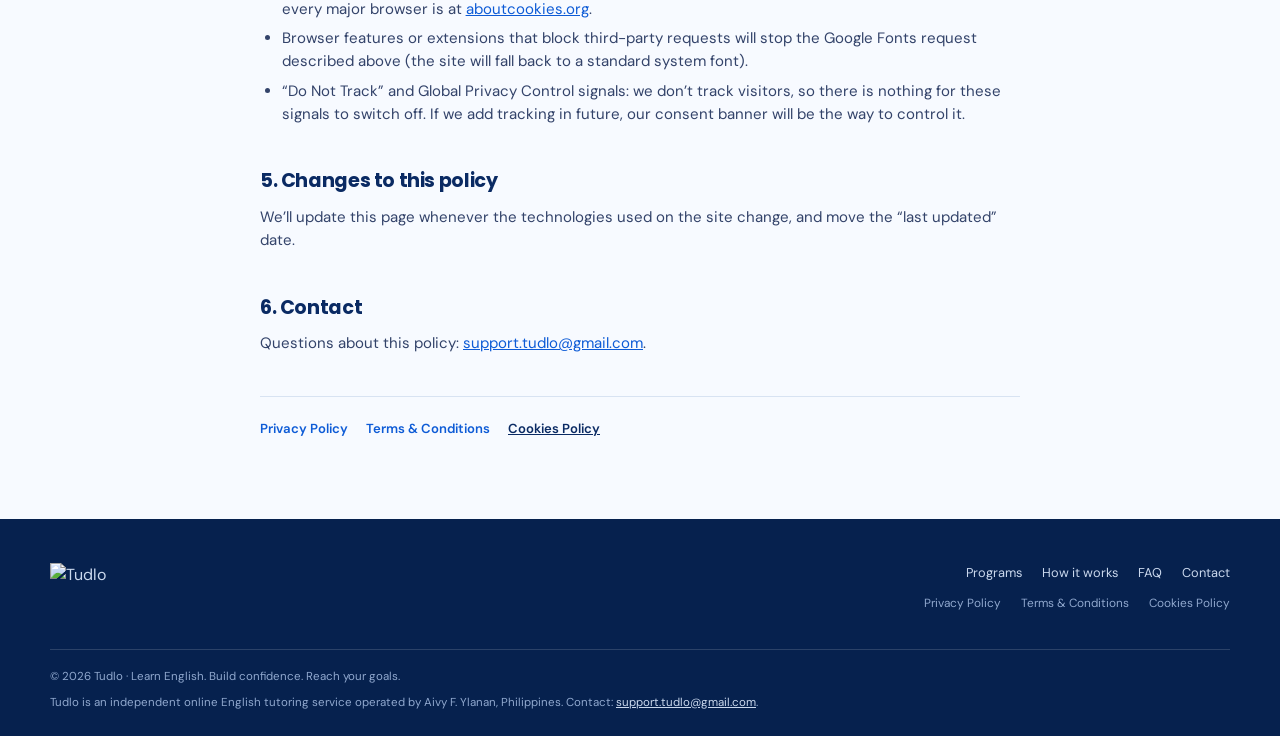
==== commit dee96288: "update" ====
--- a/cookies-policy.html
+++ b/cookies-policy.html
@@ -59,15 +59,6 @@
           Last updated: 8 September 2026 · Effective: 8 September 2026
         </p>
 
-        <div class="callout warn">
-          <p>
-            <strong>Draft notice — remove before launch.</strong> This policy
-            describes the site as it is now. Update it the moment you add
-            analytics, a pixel, an embedded video/map, or a chat widget — and
-            add a consent banner at the same time.
-          </p>
-        </div>
-
         <div class="callout">
           <p>
             This policy explains how this website uses cookies and similar
@@ -237,7 +228,7 @@
         <p>© 2026 Tudlo · Learn English. Build confidence. Reach your goals.</p>
         <p>
           Tudlo is an independent online English tutoring service operated by
-          Aivy F. Yllanan, Philippines. Contact:
+          Aivy F. Ylanan, Philippines. Contact:
           <a href="mailto:support.tudlo@gmail.com">support.tudlo@gmail.com</a>.
         </p>
       </div>
--- a/assets/css/styles.css
+++ b/assets/css/styles.css
@@ -1219,6 +1219,48 @@
   padding: 11px;
   background: #fff;
 }
+/* Same height for every input and select — Safari otherwise ignores padding
+   on a native select and draws it shorter than the text inputs. */
+.field input,
+.field select {
+  box-sizing: border-box;
+  height: 48px;
+  padding-top: 0;
+  padding-bottom: 0;
+  font: inherit;
+  color: inherit;
+}
+.field select {
+  -webkit-appearance: none;
+  appearance: none;
+  padding-right: 38px;
+  background: #fff
+    url("data:image/svg+xml,%3Csvg xmlns='http://www.w3.org/2000/svg' width='12' height='8' viewBox='0 0 12 8'%3E%3Cpath d='M1 1.5l5 5 5-5' fill='none' stroke='%235b6b8c' stroke-width='1.8' stroke-linecap='round' stroke-linejoin='round'/%3E%3C/svg%3E")
+    no-repeat right 14px center / 12px 8px;
+}
+.field input:disabled {
+  background: #f4f7fc;
+  cursor: not-allowed;
+}
+/* Messaging app picker: the chosen app's icon sits inside the field. */
+.field select.messenger {
+  padding-left: 44px;
+  background:
+    var(--messenger-icon) no-repeat left 12px center / 22px 22px,
+    url("data:image/svg+xml,%3Csvg xmlns='http://www.w3.org/2000/svg' width='12' height='8' viewBox='0 0 12 8'%3E%3Cpath d='M1 1.5l5 5 5-5' fill='none' stroke='%235b6b8c' stroke-width='1.8' stroke-linecap='round' stroke-linejoin='round'/%3E%3C/svg%3E")
+      no-repeat right 14px center / 12px 8px,
+    #fff;
+  --messenger-icon: url("data:image/svg+xml,%3Csvg xmlns='http://www.w3.org/2000/svg' viewBox='0 0 24 24' fill='none' stroke='%235b6b8c' stroke-width='1.8' stroke-linecap='round' stroke-linejoin='round'%3E%3Cpath d='M21 12a8 8 0 0 1-11.6 7.1L4 20.5l1.4-5A8 8 0 1 1 21 12z'/%3E%3C/svg%3E");
+}
+.field select.messenger[data-app="WhatsApp"] {
+  --messenger-icon: url("../icons/whatsapp-svgrepo-com.svg");
+}
+.field select.messenger[data-app="Telegram"] {
+  --messenger-icon: url("../icons/telegram-svgrepo-com.svg");
+}
+.field select.messenger[data-app="KakaoTalk"] {
+  --messenger-icon: url("../icons/kakaotalk-svgrepo-com.svg");
+}
 .success {
   display: none;
   background: var(--mint);
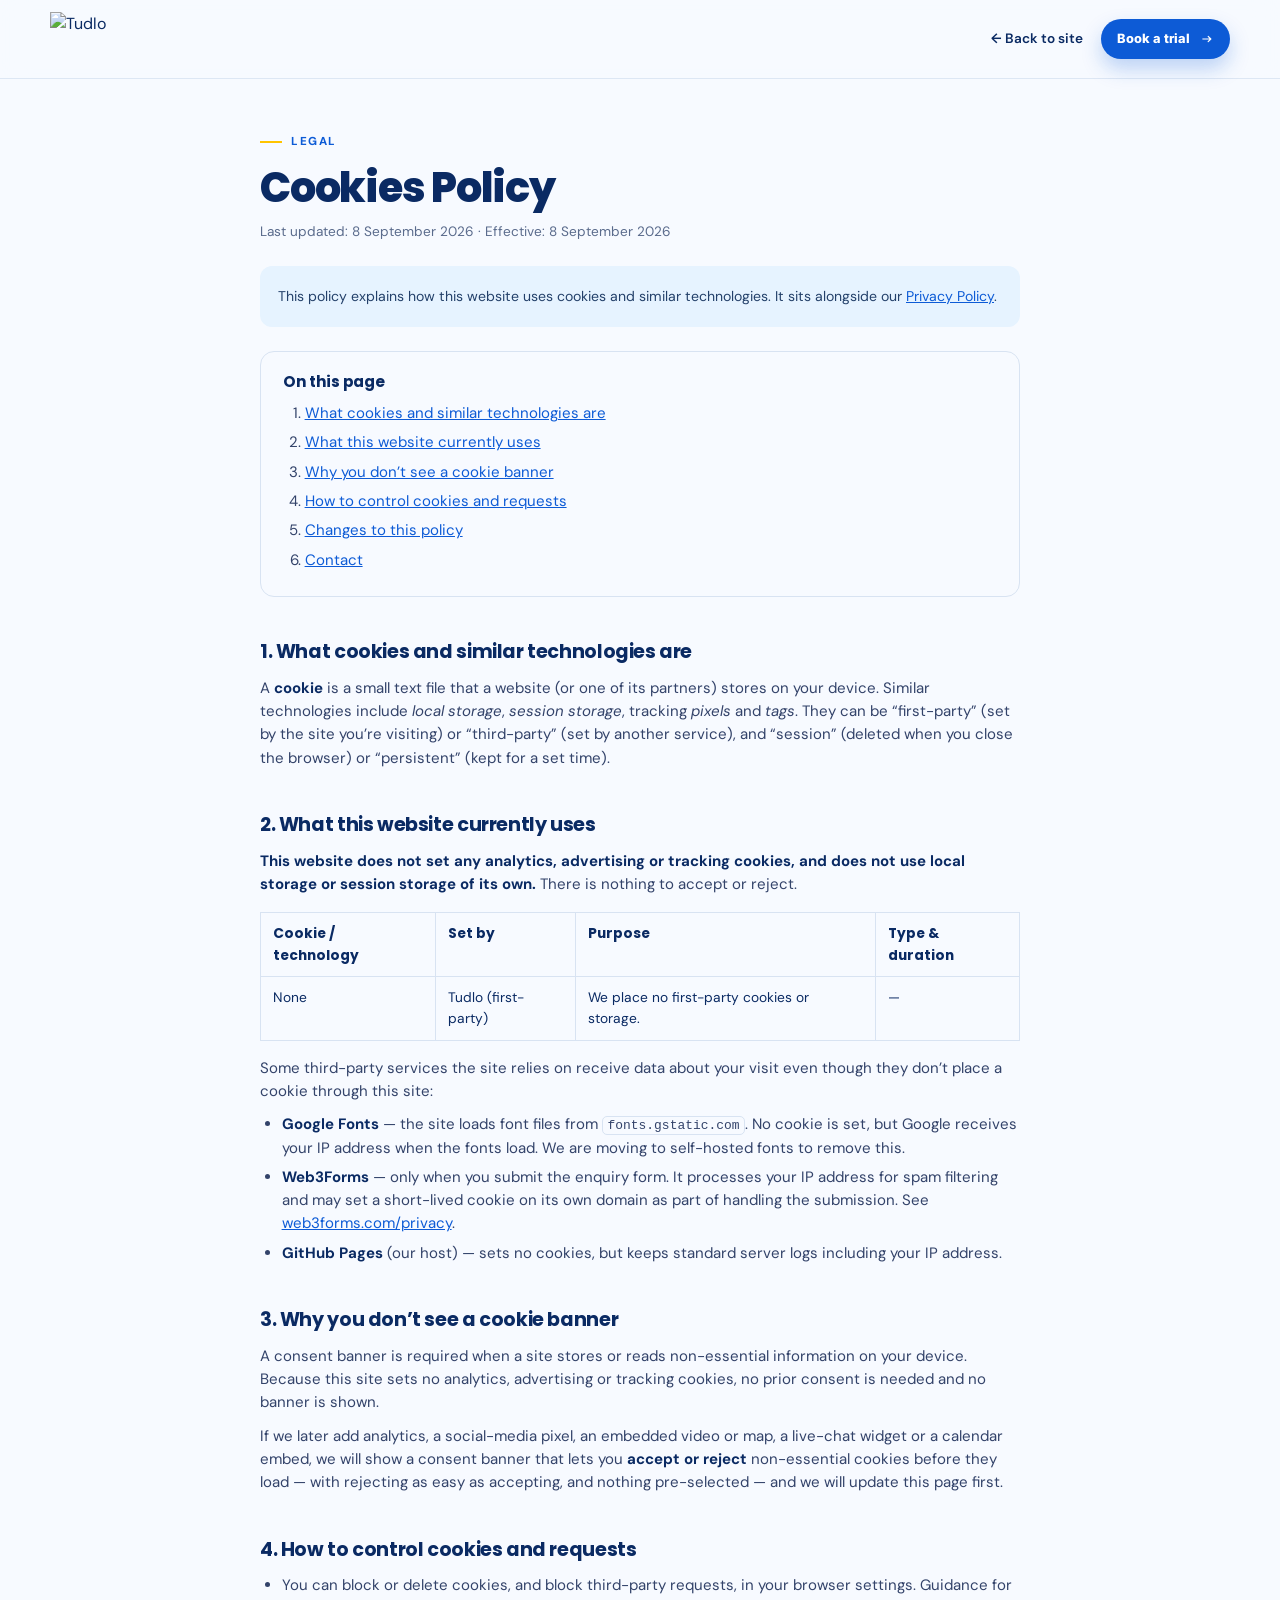
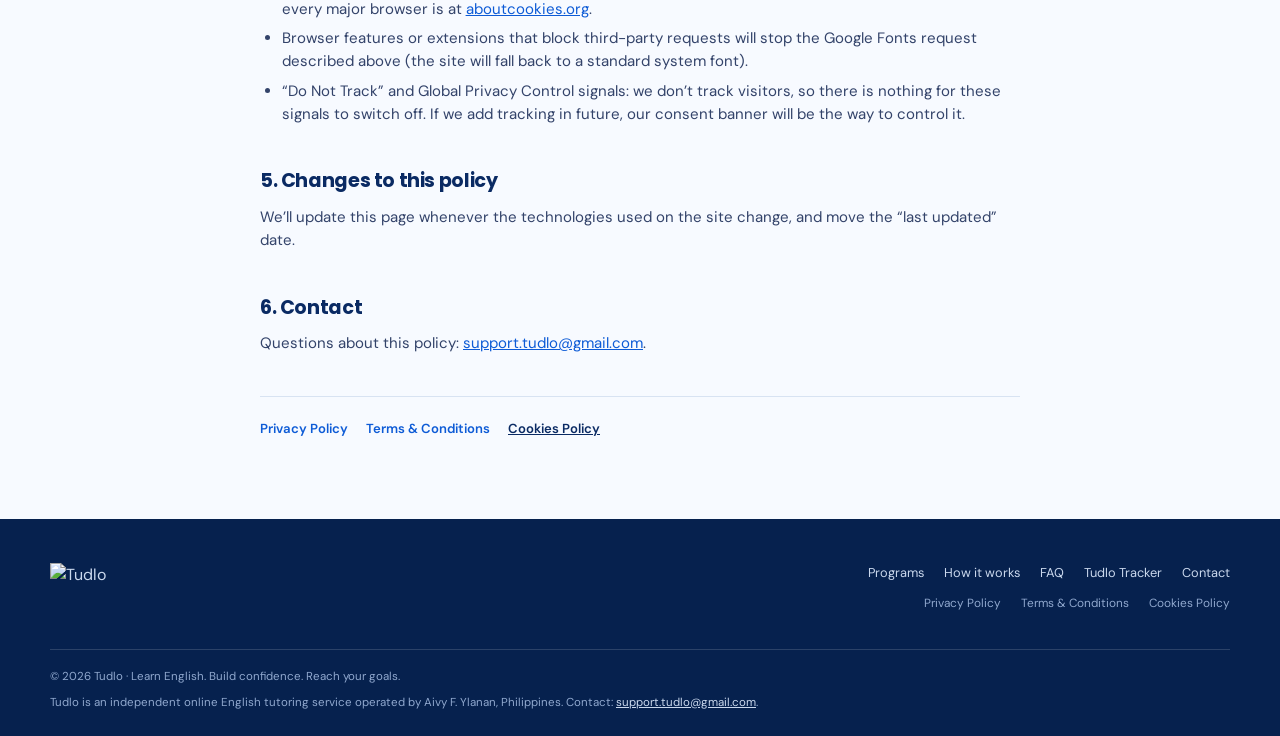
==== commit ce65e7cd: "Add Tudlo Tracker landing page and footer links New standalone page (tudlo-tracker.html) showcasing " ====
--- a/cookies-policy.html
+++ b/cookies-policy.html
@@ -215,6 +215,7 @@
           <div class="foot-links-row">
             <a href="/#programs">Programs</a><a href="/#how">How it works</a
             ><a href="/#faq">FAQ</a
+            ><a href="tudlo-tracker.html">Tudlo Tracker</a
             ><a href="mailto:support.tudlo@gmail.com">Contact</a>
           </div>
           <div class="foot-links-row foot-links-legal">
--- a/assets/css/styles.css
+++ b/assets/css/styles.css
@@ -601,12 +601,20 @@
   justify-content: center;
 }
 .teacher-photo img {
-  width: 100%;
-  max-width: 540px;
-  max-height: 700px;
+  width: 120%;
+  /* Spill past the column into the page margin, but stop 8px short of the
+     screen edge — on laptop widths the margin is only 20px, so an uncapped
+     120% would cut off the laptop corner. */
+  max-width: min(
+    600px,
+    calc(100% + 100vw - min(var(--max), 100vw - 40px) - 16px)
+  );
+  max-height: 740px;
+  flex-shrink: 0;
   object-fit: contain;
   display: block;
   align-self: flex-end;
+  padding-bottom: 40px;
   /* The source photo has a hard black/orange background — fade it out at the
      edges so it blends into the section's white background instead of
      showing as a rectangle. */
@@ -1101,6 +1109,16 @@
   z-index: 1;
   flex: none;
 }
+.cta-actions {
+  position: relative;
+  z-index: 1;
+  flex: none;
+  display: flex;
+  flex-direction: column;
+  align-items: stretch;
+  gap: 12px;
+  max-width: 300px;
+}
 
 /* ---------- footer ---------- */
 footer {
@@ -1362,8 +1380,9 @@
   .cta-box {
     display: block;
   }
-  .cta-box .btn {
+  .cta-actions {
     margin-top: 22px;
+    max-width: none;
   }
 }
 /* ---------- form consent ---------- */
@@ -1386,6 +1405,9 @@
 .consent a {
   color: var(--blue);
   text-decoration: underline;
+}
+.captcha-wrap {
+  margin-top: 16px;
 }
 
 /* ---------- footer legal notice ---------- */
@@ -1637,3 +1659,80 @@
     justify-content: flex-start;
   }
 }
+
+/* ---------- motion ----------
+   Uses the standalone `translate` property (not `transform`) so entrance
+   animations never fight the hover lifts that already use `transform`. */
+:root {
+  --ease: cubic-bezier(0.22, 0.61, 0.36, 1);
+}
+@keyframes rise {
+  from {
+    opacity: 0;
+    translate: 0 var(--rise, 22px);
+  }
+}
+
+/* Hero: plays once on load, pure CSS. The photo itself stays static so the
+   largest image paints immediately. */
+.hero-copy > * {
+  animation: rise 0.7s var(--ease) backwards;
+}
+.hero-copy > :nth-child(2) {
+  animation-delay: 0.08s;
+}
+.hero-copy > :nth-child(3) {
+  animation-delay: 0.16s;
+}
+.hero-copy > :nth-child(4) {
+  animation-delay: 0.24s;
+}
+.bubble {
+  animation: rise 0.7s var(--ease) 0.45s backwards;
+}
+.bubble.two {
+  animation-delay: 0.6s;
+}
+
+/* Scroll reveal: the script adds .reveal, then .in when it enters view.
+   Without JS nothing is ever tagged, so content is never hidden. */
+.reveal:not(.in) {
+  opacity: 0;
+  translate: 0 22px;
+}
+.reveal.in {
+  animation: rise 0.65s var(--ease) var(--d, 0s) backwards;
+}
+
+/* Card image zoom, FAQ answer fade */
+.journey-card img {
+  transition: transform 0.6s var(--ease);
+}
+@media (hover: hover) {
+  .journey-card:hover img {
+    transform: scale(1.05);
+  }
+}
+details[open] > :not(summary) {
+  --rise: 8px;
+  animation: rise 0.3s ease backwards;
+}
+
+@media (prefers-reduced-motion: reduce) {
+  .hero-copy > *,
+  .bubble,
+  .reveal.in,
+  details[open] > :not(summary) {
+    animation: none;
+  }
+  .reveal:not(.in) {
+    opacity: 1;
+    translate: none;
+  }
+  .journey-card img {
+    transition: none;
+  }
+  .journey-card:hover img {
+    transform: none;
+  }
+}
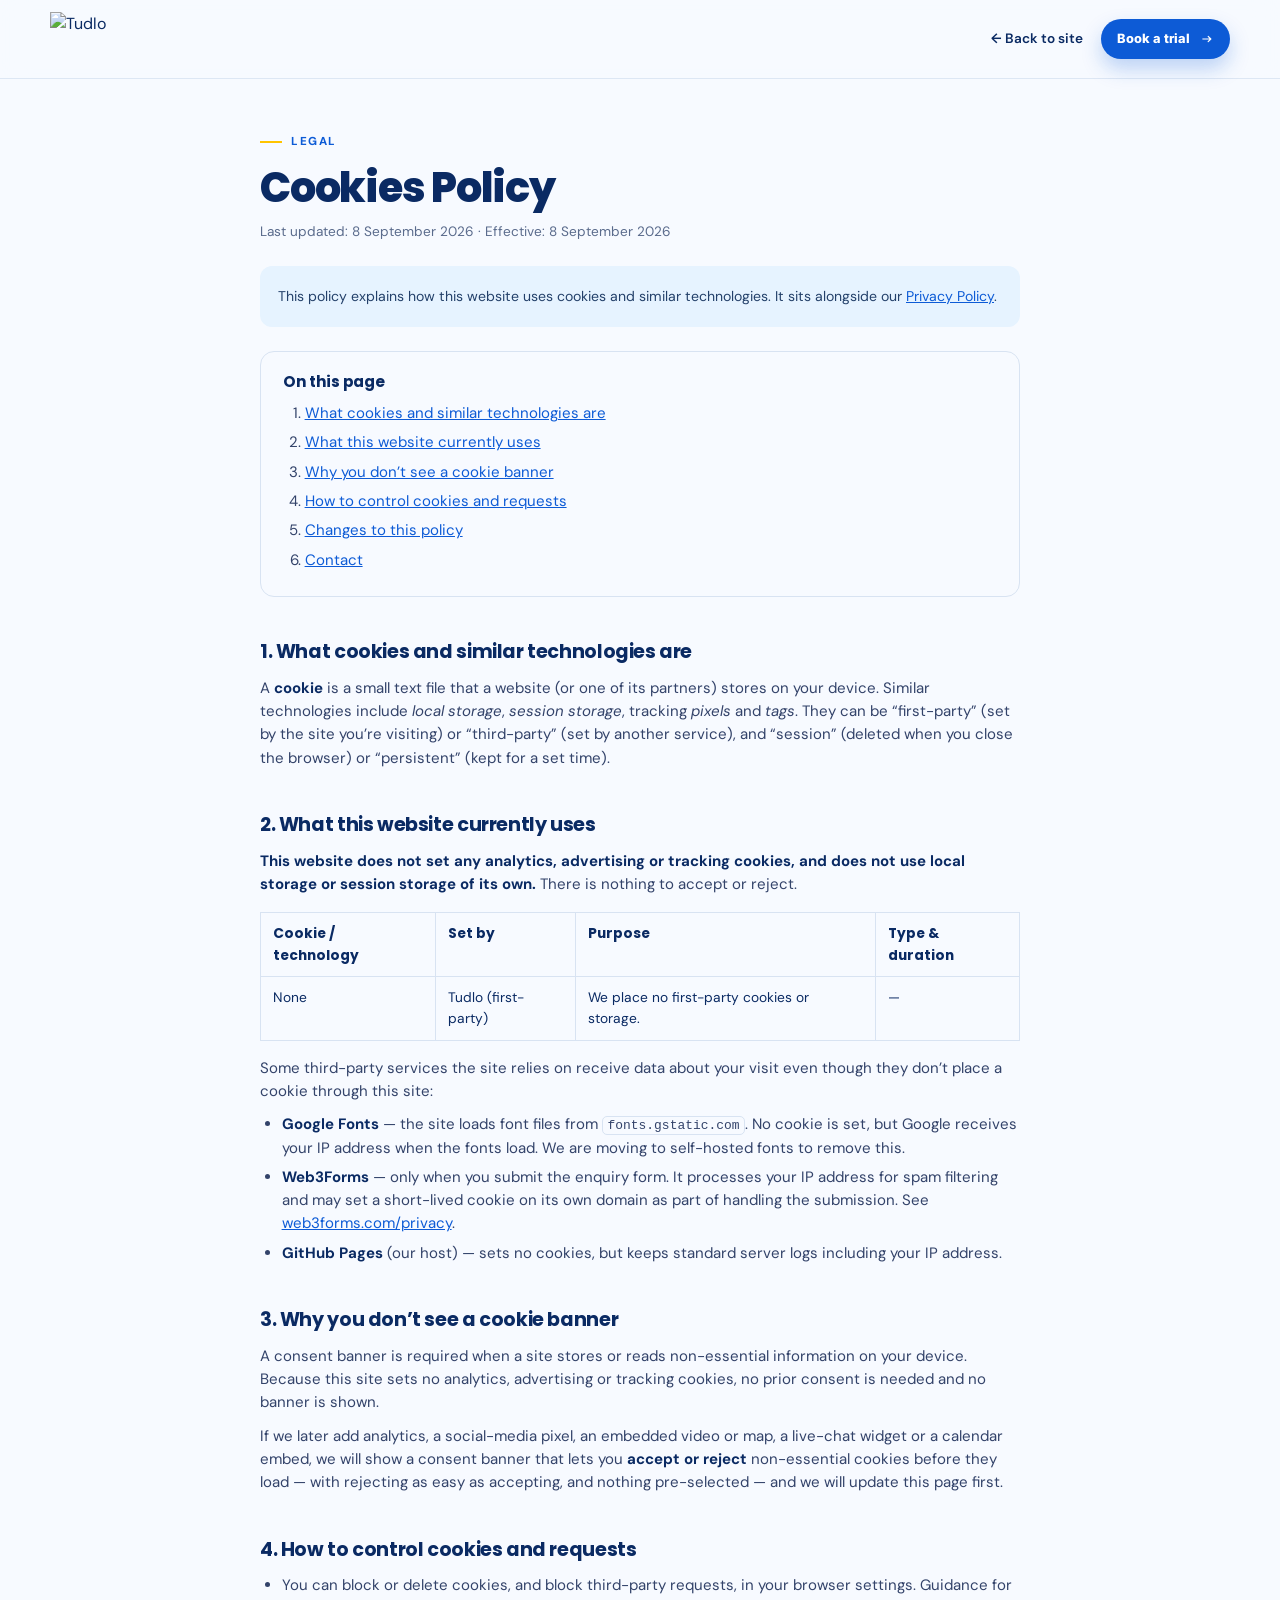
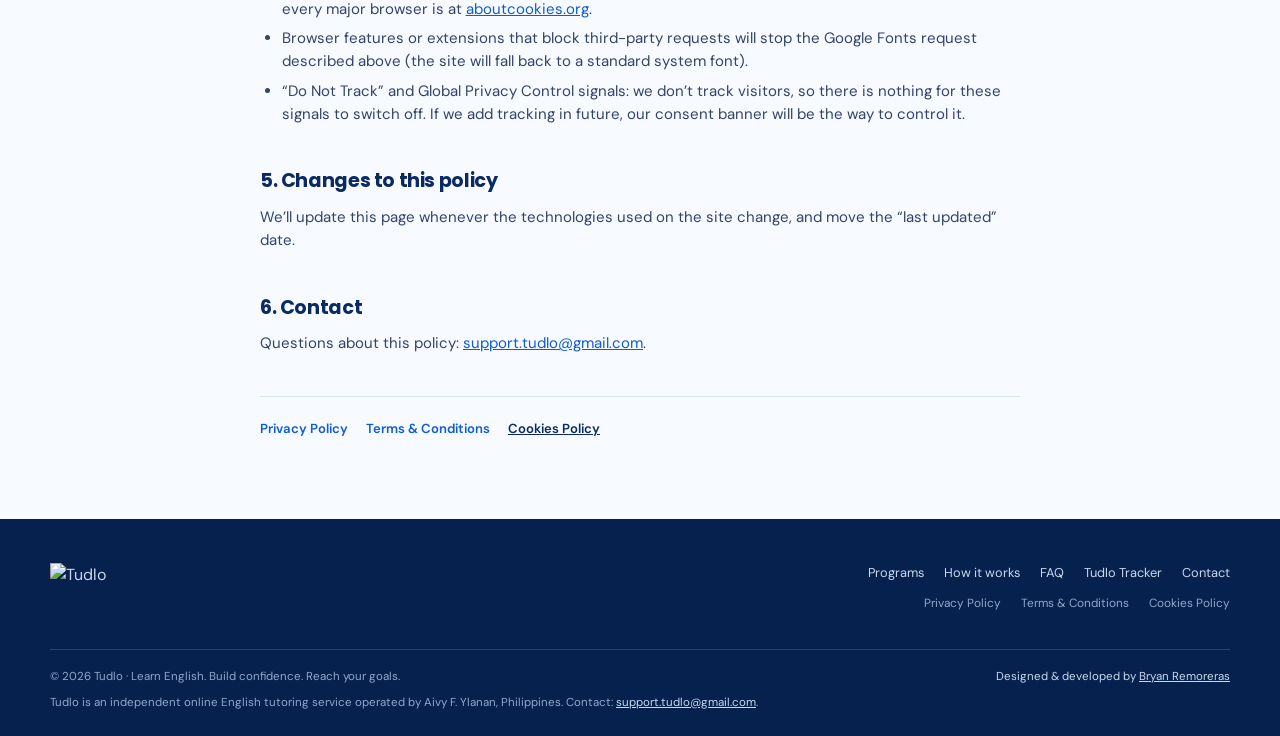
==== commit b6092bdf: "Add designer credit to footer on all pages Adds "Designed & developed by Bryan Remoreras" (linked to" ====
--- a/cookies-policy.html
+++ b/cookies-policy.html
@@ -226,7 +226,15 @@
         </div>
       </div>
       <div class="wrap fine">
-        <p>© 2026 Tudlo · Learn English. Build confidence. Reach your goals.</p>
+        <div class="fine-top">
+          <p>© 2026 Tudlo · Learn English. Build confidence. Reach your goals.</p>
+          <p class="fine-credit">
+            Designed &amp; developed by
+            <a href="https://bonax12.github.io/bon-remoreras-portfolio/" target="_blank" rel="noopener"
+              >Bryan Remoreras</a
+            >
+          </p>
+        </div>
         <p>
           Tudlo is an independent online English tutoring service operated by
           Aivy F. Ylanan, Philippines. Contact:
--- a/assets/css/styles.css
+++ b/assets/css/styles.css
@@ -1417,6 +1417,22 @@
 .fine p + p {
   margin-top: 8px;
 }
+/* Copyright on the left, design credit on the right; stacks when narrow. */
+.fine-top {
+  display: flex;
+  flex-wrap: wrap;
+  justify-content: space-between;
+  gap: 6px 20px;
+}
+.fine-top p + p {
+  margin-top: 0;
+}
+.fine-top + p {
+  margin-top: 8px;
+}
+.fine-credit {
+  color: #cad8ed;
+}
 .fine a {
   color: #cad8ed;
   text-decoration: underline;
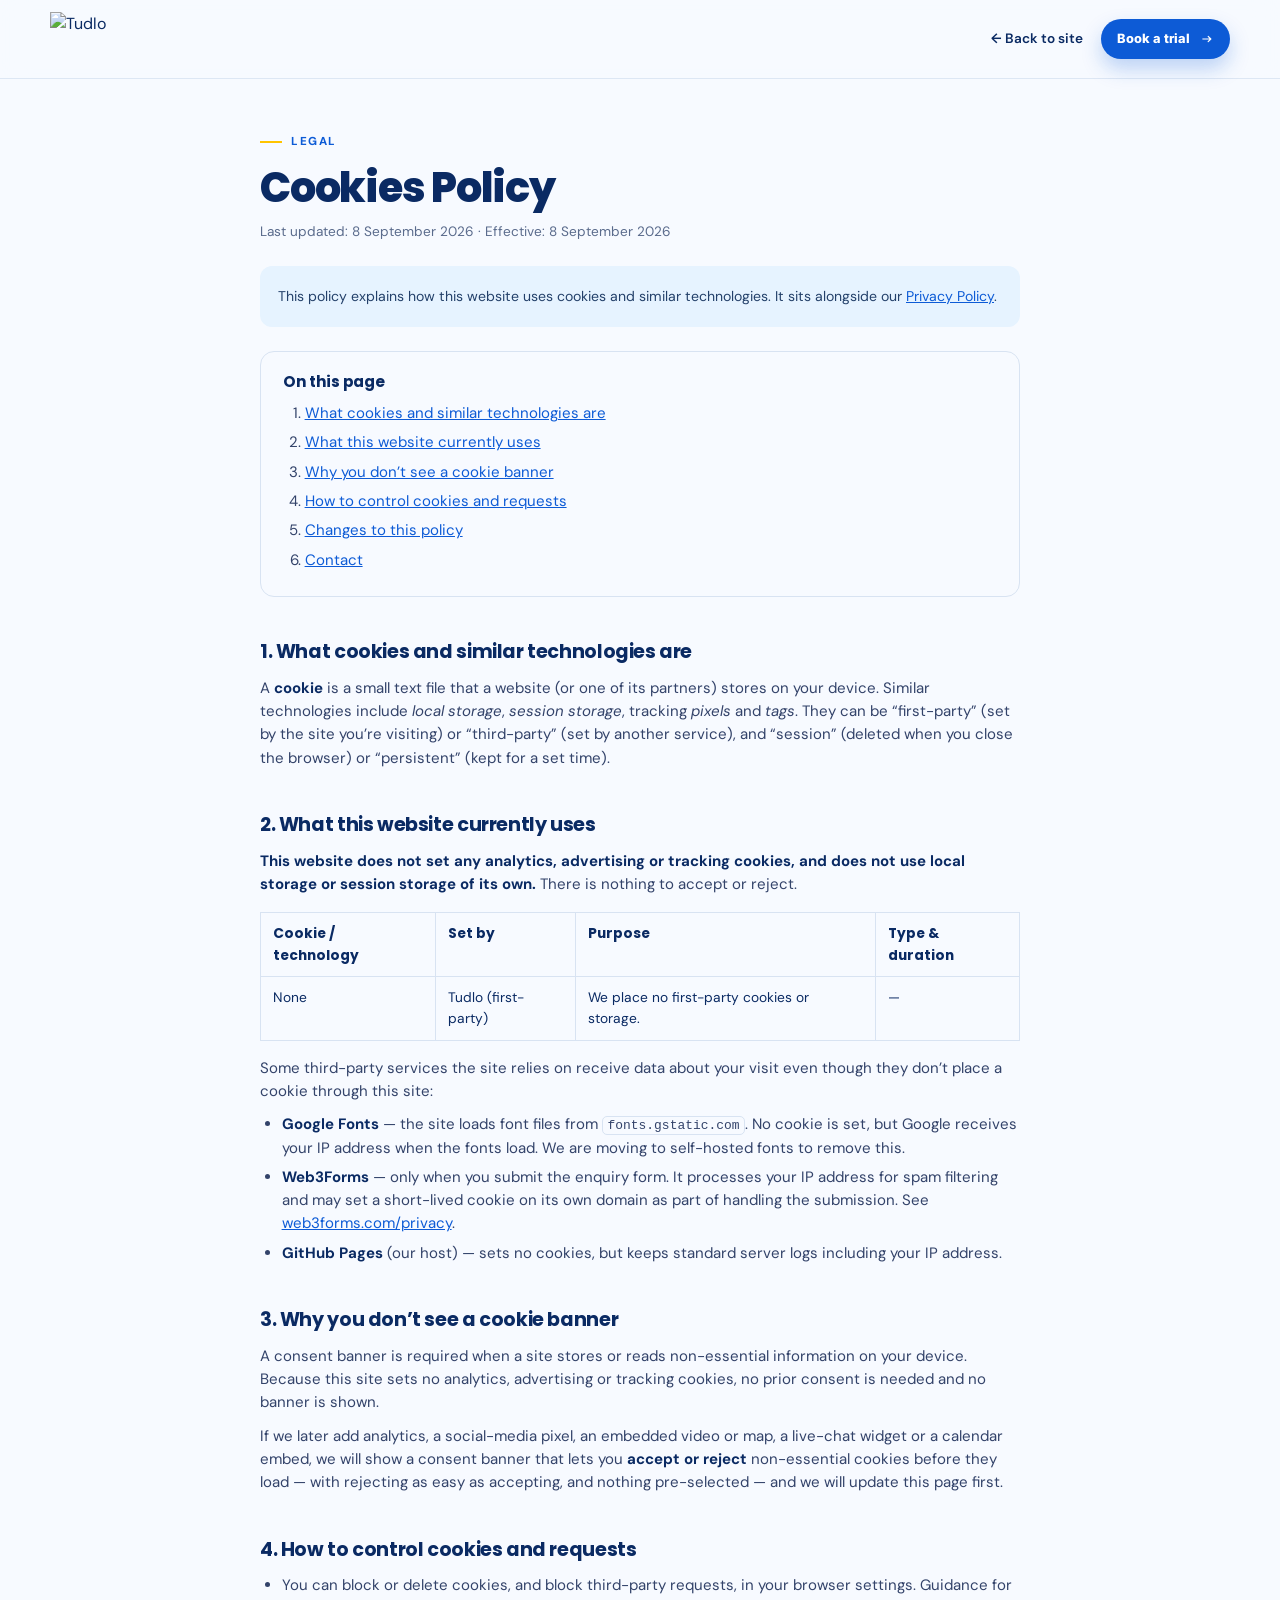
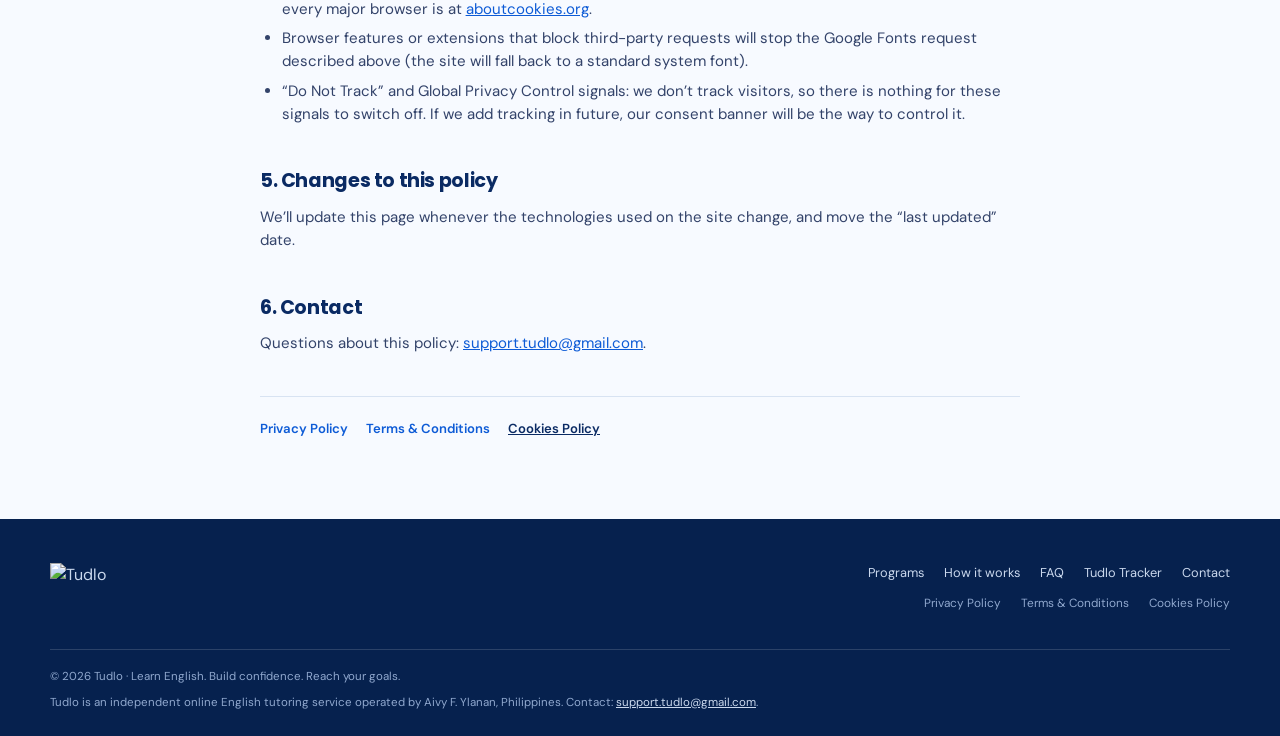
==== commit 377ade30: "Remove designer credit from footer Drops "Designed & developed by Bryan Remoreras" from the footer o" ====
--- a/cookies-policy.html
+++ b/cookies-policy.html
@@ -27,6 +27,7 @@
       content="How Tudlo uses cookies and similar technologies on this website."
     />
     <title>Cookies Policy — Tudlo</title>
+    <link rel="canonical" href="https://tudlo-english.com/cookies-policy.html" />
     <link rel="icon" href="assets/logo/tudlo-logo-2.png" />
     <link rel="preconnect" href="https://fonts.googleapis.com" />
     <link rel="preconnect" href="https://fonts.gstatic.com" crossorigin />
@@ -226,15 +227,7 @@
         </div>
       </div>
       <div class="wrap fine">
-        <div class="fine-top">
-          <p>© 2026 Tudlo · Learn English. Build confidence. Reach your goals.</p>
-          <p class="fine-credit">
-            Designed &amp; developed by
-            <a href="https://bonax12.github.io/bon-remoreras-portfolio/" target="_blank" rel="noopener"
-              >Bryan Remoreras</a
-            >
-          </p>
-        </div>
+        <p>© 2026 Tudlo · Learn English. Build confidence. Reach your goals.</p>
         <p>
           Tudlo is an independent online English tutoring service operated by
           Aivy F. Ylanan, Philippines. Contact:
--- a/assets/css/styles.css
+++ b/assets/css/styles.css
@@ -1417,22 +1417,6 @@
 .fine p + p {
   margin-top: 8px;
 }
-/* Copyright on the left, design credit on the right; stacks when narrow. */
-.fine-top {
-  display: flex;
-  flex-wrap: wrap;
-  justify-content: space-between;
-  gap: 6px 20px;
-}
-.fine-top p + p {
-  margin-top: 0;
-}
-.fine-top + p {
-  margin-top: 8px;
-}
-.fine-credit {
-  color: #cad8ed;
-}
 .fine a {
   color: #cad8ed;
   text-decoration: underline;
